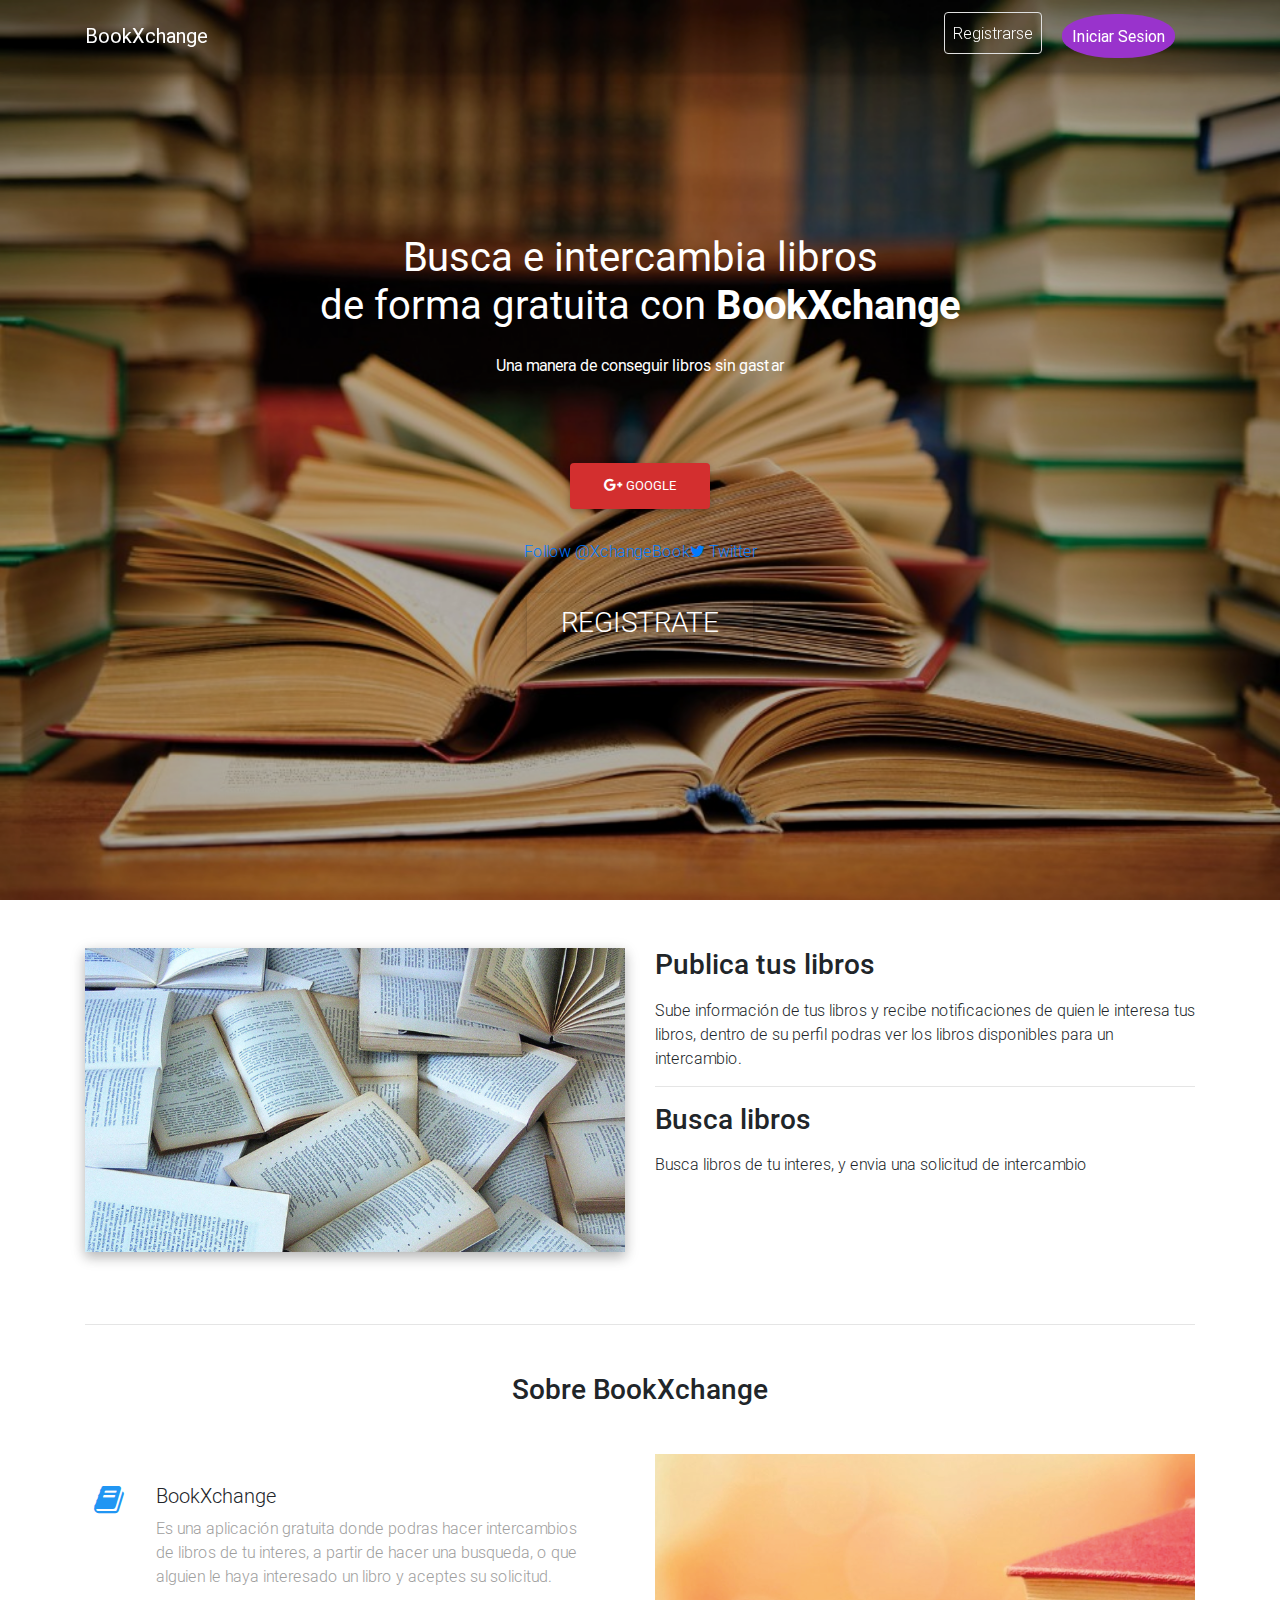
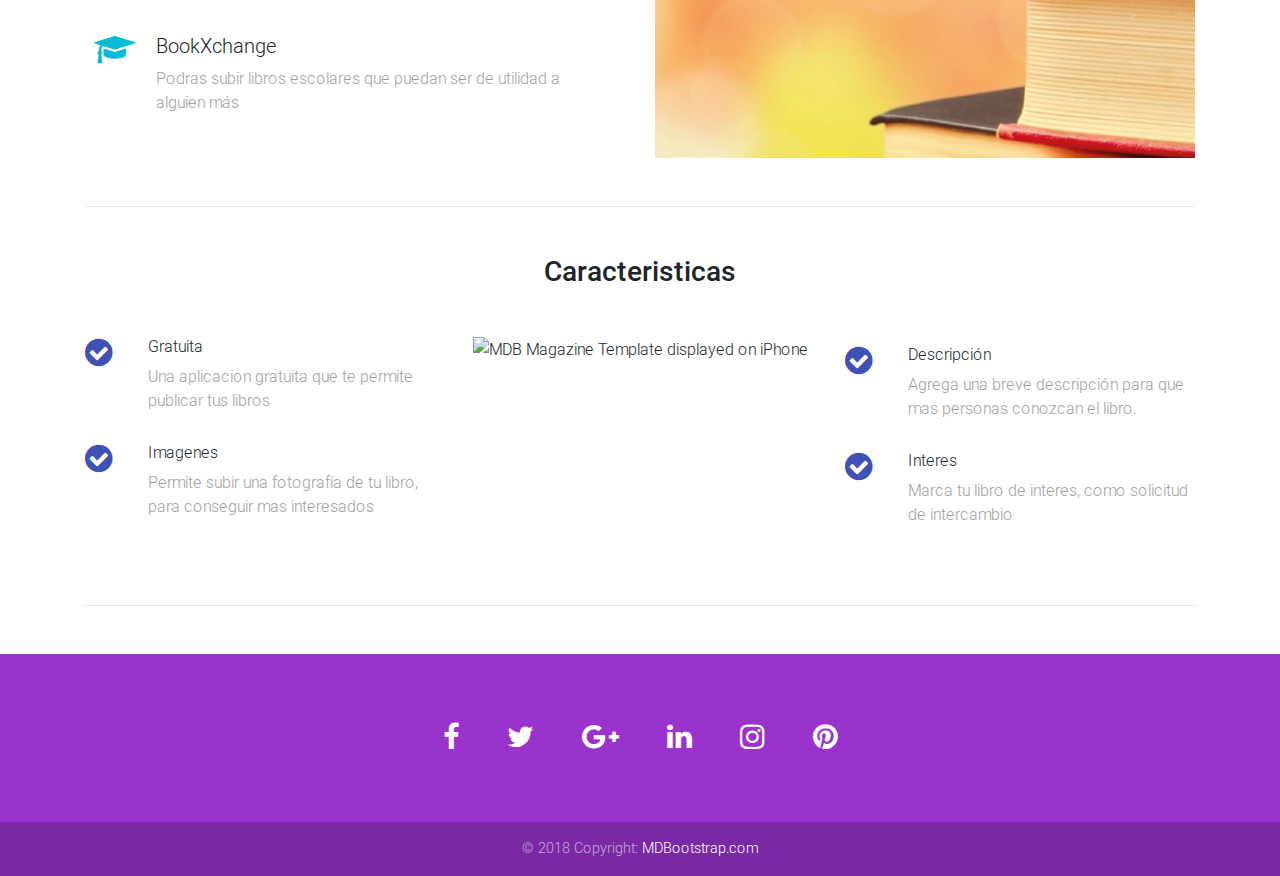
==== src/main/resources/static/index.html @ 96c91ca2 "Ventanas faltantes y modificaciones" ====
<!DOCTYPE html>
<html lang="en">

<head>
  <meta charset="utf-8">
  <meta name="viewport" content="width=device-width, initial-scale=1, shrink-to-fit=no">
  <meta http-equiv="x-ua-compatible" content="ie=edge">
  <title>BookXchange</title>
  <!-- Font Awesome -->
  <link rel="stylesheet" href="https://maxcdn.bootstrapcdn.com/font-awesome/4.7.0/css/font-awesome.min.css">
  <!-- Bootstrap core CSS -->
  <link href="css/bootstrap.min.css" rel="stylesheet">
  <!-- Material Design Bootstrap -->
  <link href="css/mdb.min.css" rel="stylesheet">
  <!-- Your custom styles (optional) -->
  <link href="css/style.min.css" rel="stylesheet">
  <style type="text/css">
    @media (min-width: 800px) and (max-width: 850px) {
      .navbar:not(.top-nav-collapse) {
        background: #1C2331 !important;
      }
    }

    .button-1 {
      background-color: #9933CC;
      border: 1px;
      color: white;
      height: 40;
      padding: 10px;
      text-align: center;
      text-decoration: none;
      display: inline-block;
      font-size: 16px;
      margin: 2px 20px;
      cursor: pointer;
      border-radius: 47%;
    }

    .page-footer {
      background-color: #9933CC;
    }
  </style>
</head>

<body>
  <!--Script de Twitter-->
  <script>
    window.twttr = (function(d, s, id) {
      var js, fjs = d.getElementsByTagName(s)[0],
        t = window.twttr || {};
      if (d.getElementById(id)) return t;
      js = d.createElement(s);
      js.id = id;
      js.src = "https://platform.twitter.com/widgets.js";
      fjs.parentNode.insertBefore(js, fjs);

      t._e = [];
      t.ready = function(f) {
        t._e.push(f);
      };

      return t;
    }(document, "script", "twitter-wjs"));
  </script>

  <!-- Facebook like js -->
  <div id="fb-root"></div>
  <script>
    (function(d, s, id) {
      var js, fjs = d.getElementsByTagName(s)[0];
      if (d.getElementById(id)) return;
      js = d.createElement(s);
      js.id = id;
      js.src = "https://connect.facebook.net/en_US/sdk.js#xfbml=1&version=v3.0";
      fjs.parentNode.insertBefore(js, fjs);
    }(document, 'script', 'facebook-jssdk'));
  </script>

  <!-- Navbar -->
  <nav class="navbar fixed-top navbar-expand-lg navbar-dark scrolling-navbar">
    <div class="container">
      <!-- Brand -->
      <a class="navbar-brand" href="#">
        <strong>BookXchange</strong>
      </a>
      <!-- Collapse -->
      <button class="navbar-toggler" type="button" data-toggle="collapse" data-target="#navbarSupportedContent" aria-controls="navbarSupportedContent" aria-expanded="false" aria-label="Toggle navigation">
        <span class="navbar-toggler-icon"></span>
      </button>
      <!-- Links -->
      <div class="collapse navbar-collapse" id="navbarSupportedContent">
        <!-- Left -->
        <ul class="navbar-nav mr-auto">
        </ul>
        <!-- Right -->
        <ul class="navbar-nav nav-flex-icons">
          <li class="nav-item">
            <a href="Registro.html" class="nav-link border border-light rounded">
              Registrarse
            </a>
          </li>
          <li>
            <button class="button button-1" type="submit">Iniciar Sesion</button>
          </li>
        </ul>
      </div>
    </div>
  </nav>
  <!-- Navbar -->

  <!-- Full Page Intro -->
  <div class="view">
    <img class="w3-image" src="img/libros.jpg" alt="libros" width="100%" height="100%">
    <!-- Mask & flexbox options-->
    <div class="mask rgba-black-light d-flex justify-content-center align-items-center">
      <!-- Content -->
      <div class="text-center white-text mx-5 wow fadeIn">
        <h1 class="mb-4">
          <strong>Busca e intercambia libros <br> de forma gratuita con <b>BookXchange</b></strong>
        </h1>
        <p>
          <strong>Una manera de conseguir libros sin gastar</strong>
        </p>
        <ul class="navbar-nav nav-flex-icons">
          <li class="nav-item">
            <a class="fb-like" data-href="https://www.facebook.com/book.xchange.908" data-layout="button_count" data-action="like" data-size="large" data-show-faces="true" data-share="true"></a>
            <iframe src="https://www.facebook.com/plugins/like.php?href=https%3A%2F%2Ffacebook.com%2Fbook.xchange.908%2F&width=200&layout=button_count&action=like&size=large&show_faces=true&share=true&height=40&appId" width="200" height="40" style="vertical-align: bottom;"
              scrolling="no" frameborder="0" allowTransparency="true" allow="encrypted-media"></iframe>
          </li>
          <span class="navbar-toggler-icon"></span>
          <li class="nav-item">
            <a href="https://www.google.com/" class="btn btn-red rounded" target="_blank">
              <i class="fa fa-google-plus"></i>   Google
            </a>
          </li>
          <span class="navbar-toggler-icon"></span>
          <li class="nav-item">
            <a class="twitter-follow-button" href="https://twitter.com/XchangeBook" data-show-screen-name="false" data-size="large" style="vertical-align: bottom;">Follow @XchangeBook<i class="fa fa-twitter"></i> Twitter</a>
          </li>
          <span class="navbar-toggler-icon"></span>
          <li class="nav-item" class="">
            <a href="Registro.html" class="btn btn-none rounded">
              <h3>Registrate</h3>
            </a>
          </li>
        </ul>
      </div>
      <!-- Content -->
    </div>
    <!-- Mask & flexbox options-->
  </div>
  <!-- Full Page Intro -->
  <!--Main layout-->
  <main>
    <div class="container">
      <!--Section: Main info-->
      <section class="mt-5 wow fadeIn">
        <!--Grid row-->
        <div class="row">
          <!--Grid column-->
          <div class="col-md-6 mb-4">
            <img src="img/libros2.jpg" class="img-fluid z-depth-1-half" alt="Libros2">
          </div>
          <!--Grid column-->
          <!--Grid column-->
          <div class="col-md-6 mb-4">
            <!-- Main heading -->
            <h4 class="h3 mb-3">Publica tus libros</h4>
            <p>Sube información de tus libros y recibe notificaciones de quien le interesa tus libros, dentro de su perfil podras ver los libros disponibles para un intercambio. </p>
            <!-- Main heading -->
            <hr>
            <h4 class="h3 mb-3">Busca libros</h4>
            <p>Busca libros de tu interes, y envia una solicitud de intercambio </p>
          </div>
          <!--Grid column-->
        </div>
        <!--Grid row-->
      </section>
      <!--Section: Main info-->
      <hr class="my-5">
      <!--Section: Main features & Quick Start-->
      <section>
        <h3 class="h3 text-center mb-5">Sobre BookXchange</h3>
        <!--Grid row-->
        <div class="row wow fadeIn">
          <!--Grid column-->
          <div class="col-lg-6 col-md-12 px-4">
            <div style="height:30px"></div>
            <!--first row-->
            <div class="row">
              <div class="col-1 mr-3">
                <i class="fa fa-book fa-2x blue-text"></i>
              </div>
              <div class="col-10">
                <h5 class="feature-title">BookXchange</h5>
                <p class="grey-text">
                  Es una aplicación gratuita donde podras hacer intercambios de libros de tu interes, a partir de hacer una busqueda, o que alguien le haya interesado un libro y aceptes su solicitud.
                </p>
              </div>
            </div>
            <!--/first row-->

            <div style="height:30px"></div>
            <!--Second row-->
            <div class="row">
              <div class="col-1 mr-3">
                <i class="fa fa-graduation-cap fa-2x cyan-text"></i>
              </div>
              <div class="col-10">
                <h5 class="feature-title">BookXchange</h5>
                <p class="grey-text">Podras subir libros escolares que puedan ser de utilidad a alguien más</p>
              </div>
            </div>
            <!--/Second row-->
          </div>
          <!--/Grid column-->

          <!--Grid column-->
          <div class="col-lg-6 col-md-12">
            <div class="embed-responsive embed-responsive-16by9">
              <iframe class="embed-responsive-item" src="img/libros3.png" allowfullscreen scrolling="no">
                  <img src="img/libros2.jpg" class="img-fluid z-depth-1-half" alt="Libros2" width="50%" height="50%">
              </iframe>
            </div>
          </div>
          <!--/Grid column-->

        </div>
        <!--/Grid row-->

      </section>
      <!--Section: Main features & Quick Start-->

      <hr class="my-5">

      <!--Section: Not enough-->
      <section>

        <h2 class="my-5 h3 text-center">Caracteristicas</h2>

        <!--First row-->
        <div class="row features-small mb-5 mt-3 wow fadeIn">

          <!--First column-->
          <div class="col-md-4">
            <!--First row-->
            <div class="row">
              <div class="col-2">
                <i class="fa fa-check-circle fa-2x indigo-text"></i>
              </div>
              <div class="col-10">
                <h6 class="feature-title">Gratuita</h6>
                <p class="grey-text">Una aplicacion gratuita que te permite publicar tus libros
                </p>
                <div style="height:15px"></div>
              </div>
            </div>
            <!--/First row-->

            <!--Second row-->
            <div class="row">
              <div class="col-2">
                <i class="fa fa-check-circle fa-2x indigo-text"></i>
              </div>
              <div class="col-10">
                <h6 class="feature-title">Imagenes</h6>
                <p class="grey-text">Permite subir una fotografía de tu libro, para conseguir mas interesados
                </p>
                <div style="height:15px"></div>
              </div>
            </div>
            <!--/Second row-->
          </div>
          <!--/First column-->

          <!--Second column-->
          <div class="col-md-4 flex-center">
            <img src="https://mdbootstrap.com/img/Others/screens.png" alt="MDB Magazine Template displayed on iPhone" class="z-depth-0 img-fluid">
          </div>
          <!--/Second column-->

          <!--Third column-->
          <div class="col-md-4 mt-2">
            <!--First row-->
            <div class="row">
              <div class="col-2">
                <i class="fa fa-check-circle fa-2x indigo-text"></i>
              </div>
              <div class="col-10">
                <h6 class="feature-title">Descripción</h6>
                <p class="grey-text"> Agrega una breve descripción para que mas personas conozcan el libro.
                </p>
                <div style="height:15px"></div>
              </div>
            </div>
            <!--/First row-->

            <!--Second row-->
            <div class="row">
              <div class="col-2">
                <i class="fa fa-check-circle fa-2x indigo-text"></i>
              </div>
              <div class="col-10">
                <h6 class="feature-title">Interes</h6>
                <p class="grey-text">Marca tu libro de interes, como solicitud de intercambio</p>
                <div style="height:15px"></div>
              </div>
            </div>
            <!--/Second row-->
          </div>
          <!--/Third column-->
        </div>
        <!--/First row-->
      </section>
      <!--Section: Not enough-->
      <hr class="mb-5">
    </div>
  </main>
  <!--Main layout-->
  <!-- SCRIPTS -->
  <!-- JQuery -->
  <script type="text/javascript" src="js/jquery-3.3.1.min.js"></script>
  <!-- Bootstrap tooltips -->
  <script type="text/javascript" src="js/popper.min.js"></script>
  <!-- Bootstrap core JavaScript -->
  <script type="text/javascript" src="js/bootstrap.min.js"></script>
  <!-- MDB core JavaScript -->
  <script type="text/javascript" src="js/mdb.min.js"></script>
  <!-- Initializations -->
  <script type="text/javascript">
    // Animations initialization
    new WOW().init();
  </script>
</body>

<!-- Footer -->
<footer class="page-footer font-small purple-darken mt-4">
  <!-- Footer Elements -->
  <div class="container">
    <!-- Grid row-->
    <div class="row">
      <!-- Grid column -->
      <div class="col-md-12 py-5">
        <div class="mb-5 flex-center">
          <!-- Facebook -->
          <a class="fb-ic"><i class="fa fa-facebook fa-lg white-text mr-md-5 mr-3 fa-2x"></i></a>
          <!-- Twitter -->
          <a class="tw-ic"><i class="fa fa-twitter fa-lg white-text mr-md-5 mr-3 fa-2x"></i></a>
          <!-- Google +-->
          <a class="gplus-ic"><i class="fa fa-google-plus fa-lg white-text mr-md-5 mr-3 fa-2x"></i></a>
          <!--Linkedin -->
          <a class="li-ic"><i class="fa fa-linkedin fa-lg white-text mr-md-5 mr-3 fa-2x"></i></a>
          <!--Instagram-->
          <a class="ins-ic"><i class="fa fa-instagram fa-lg white-text mr-md-5 mr-3 fa-2x"></i></a>
          <!--Pinterest-->
          <a class="pin-ic"><i class="fa fa-pinterest fa-lg white-text fa-2x"></i></a>
        </div>
      </div>
      <!-- Grid column -->
    </div>
    <!-- Grid row-->
  </div>
  <!-- Footer Elements -->
  <!-- Copyright -->
  <div class="footer-copyright text-center py-3">© 2018 Copyright:
    <a href="https://mdbootstrap.com/bootstrap-tutorial/"> MDBootstrap.com</a>
  </div>
  <!-- Copyright -->

</footer>
<!-- Footer -->

</html>
---- src/main/resources/static/css/style.min.css ----
.view,body,html{height:100%}.navbar{background-color:rgba(0,0,0,.2)}.page-footer,.top-nav-collapse{background-color:#1C2331}@media only screen and (max-width:768px){.navbar{background-color:#1C2331}}
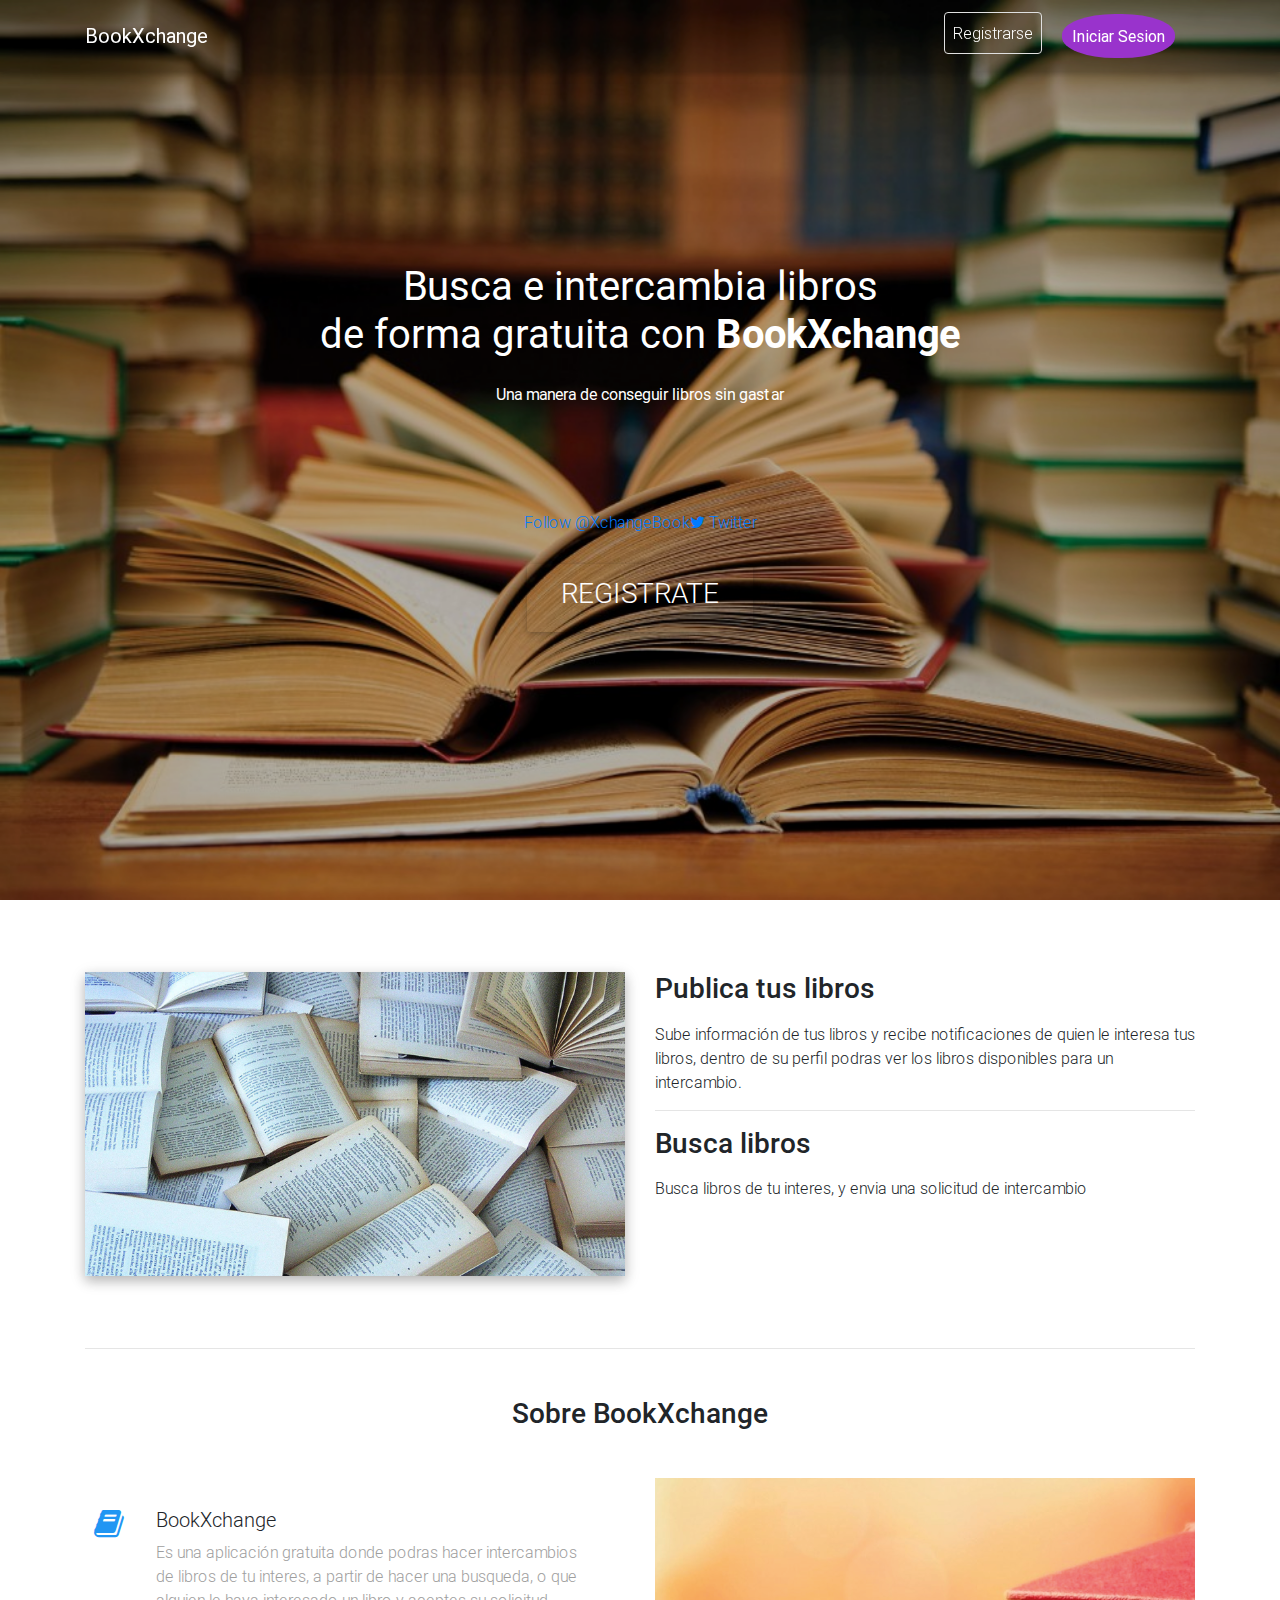
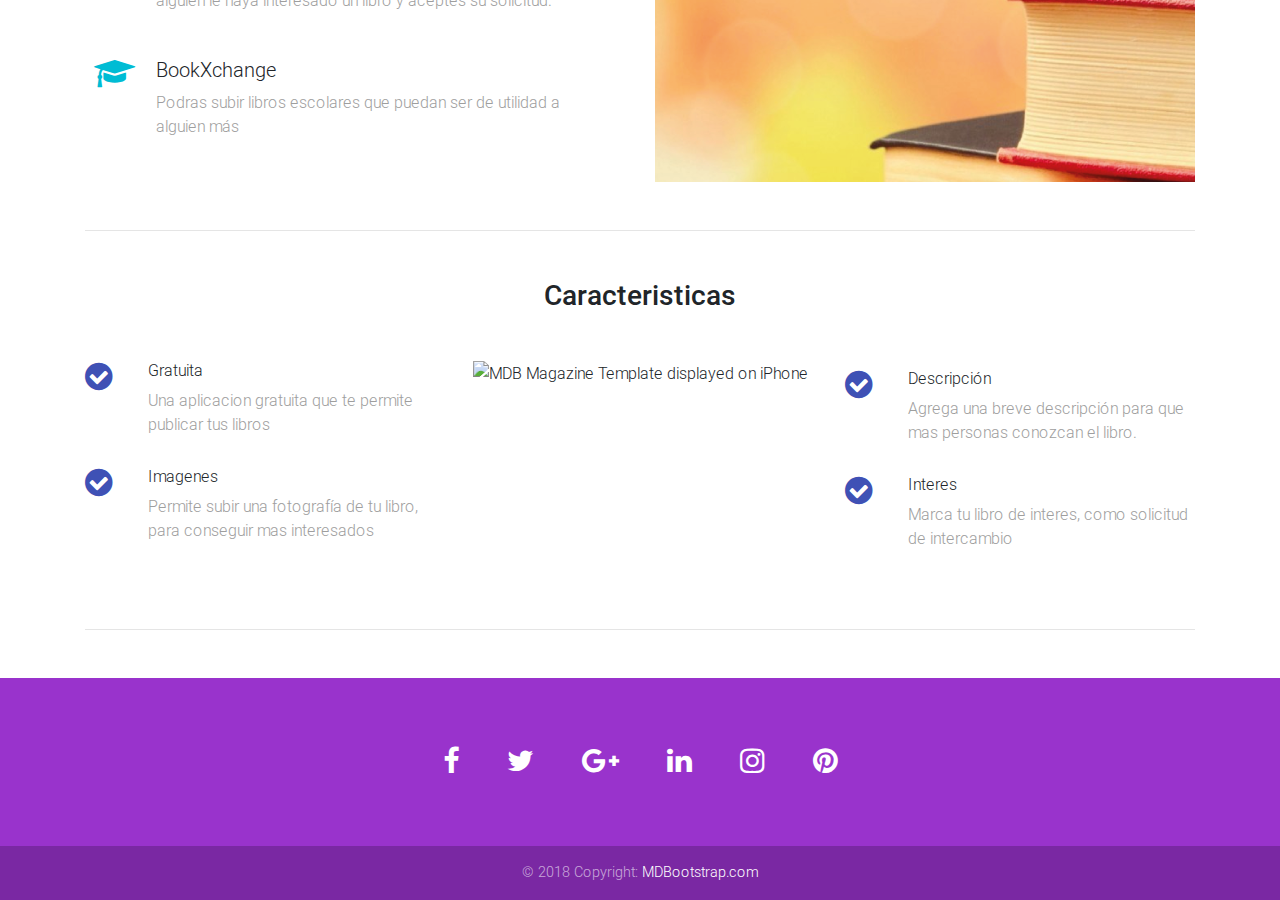
==== commit d1e45f2d: "Merge branch 'master' into Daniel" ====
--- a/src/main/resources/static/index.html
+++ b/src/main/resources/static/index.html
@@ -40,6 +40,16 @@
       background-color: #9933CC;
     }
   </style>
+
+<!--
+START LOGIN DANIEL GMAIL
+-->
+   <script src="https://apis.google.com/js/platform.js" async defer></script>
+   <meta name="google-signin-client_id" content="1069883673015-62kc46mpgc1djpd32fo6phncah7invh5.apps.googleusercontent.com">
+<!--
+END LOGIN DANIEL GMAIL
+-->
+  
 </head>
 
 <body>
@@ -129,10 +139,10 @@
           </li>
           <span class="navbar-toggler-icon"></span>
           <li class="nav-item">
-            <a href="https://www.google.com/" class="btn btn-red rounded" target="_blank">
-              <i class="fa fa-google-plus"></i>   Google
-            </a>
-          </li>
+
+           <i><div class="g-signin2" data-onsuccess="iniciarSesion" id="botonSesion"></div></i>
+
+            </li>
           <span class="navbar-toggler-icon"></span>
           <li class="nav-item">
             <a class="twitter-follow-button" href="https://twitter.com/XchangeBook" data-show-screen-name="false" data-size="large" style="vertical-align: bottom;">Follow @XchangeBook<i class="fa fa-twitter"></i> Twitter</a>
@@ -150,6 +160,53 @@
     <!-- Mask & flexbox options-->
   </div>
   <!-- Full Page Intro -->
+  
+  
+   
+<!--
+START LOGIN DANIEL GMAIL
+   <div class="g-signin2" data-onsuccess="iniciarSesion" id="botonSesion"></div>
+ -->
+      
+      <img id="foto"><br>
+      <p id="nombre"></p>
+      <div id="estado"></div>
+      
+   <script type="text/javascript">
+     function iniciarSesion(googleUser) {	   
+    	  var perfil = googleUser.getBasicProfile();
+	      var foto = perfil.getImageUrl();
+	      var nombre = perfil.getName();
+	      var email = perfil.getEmail();
+	      
+	      document.getElementById("foto").src = foto;
+	      document.getElementById("nombre").innerHTML = nombre;
+	      document.getElementById("botonSesion").style.visibility = "hidden";
+	      document.getElementById("estado").innerHTML 
+	      = 'Bienvenido '+nombre+'! <br> <a href=bookInicio.html/>Continuar con sesion de Google</a><br>'
+         
+         window.location.replace("/bookInicio.html");
+     }
+   </script>
+
+<!--   <button onclick="cerrarSesion()">Sign Out</button>
+  
+   
+   <script>
+      function cerrarSesion() {
+      		gapi.auth2.getAuthInstance().disconnect();
+      		
+      		location.reload();
+   		}
+   </script>
+ -->
+
+<!--
+END LOGIN DANIEL GMAIL
+-->
+ 
+  
+  
   <!--Main layout-->
   <main>
     <div class="container">
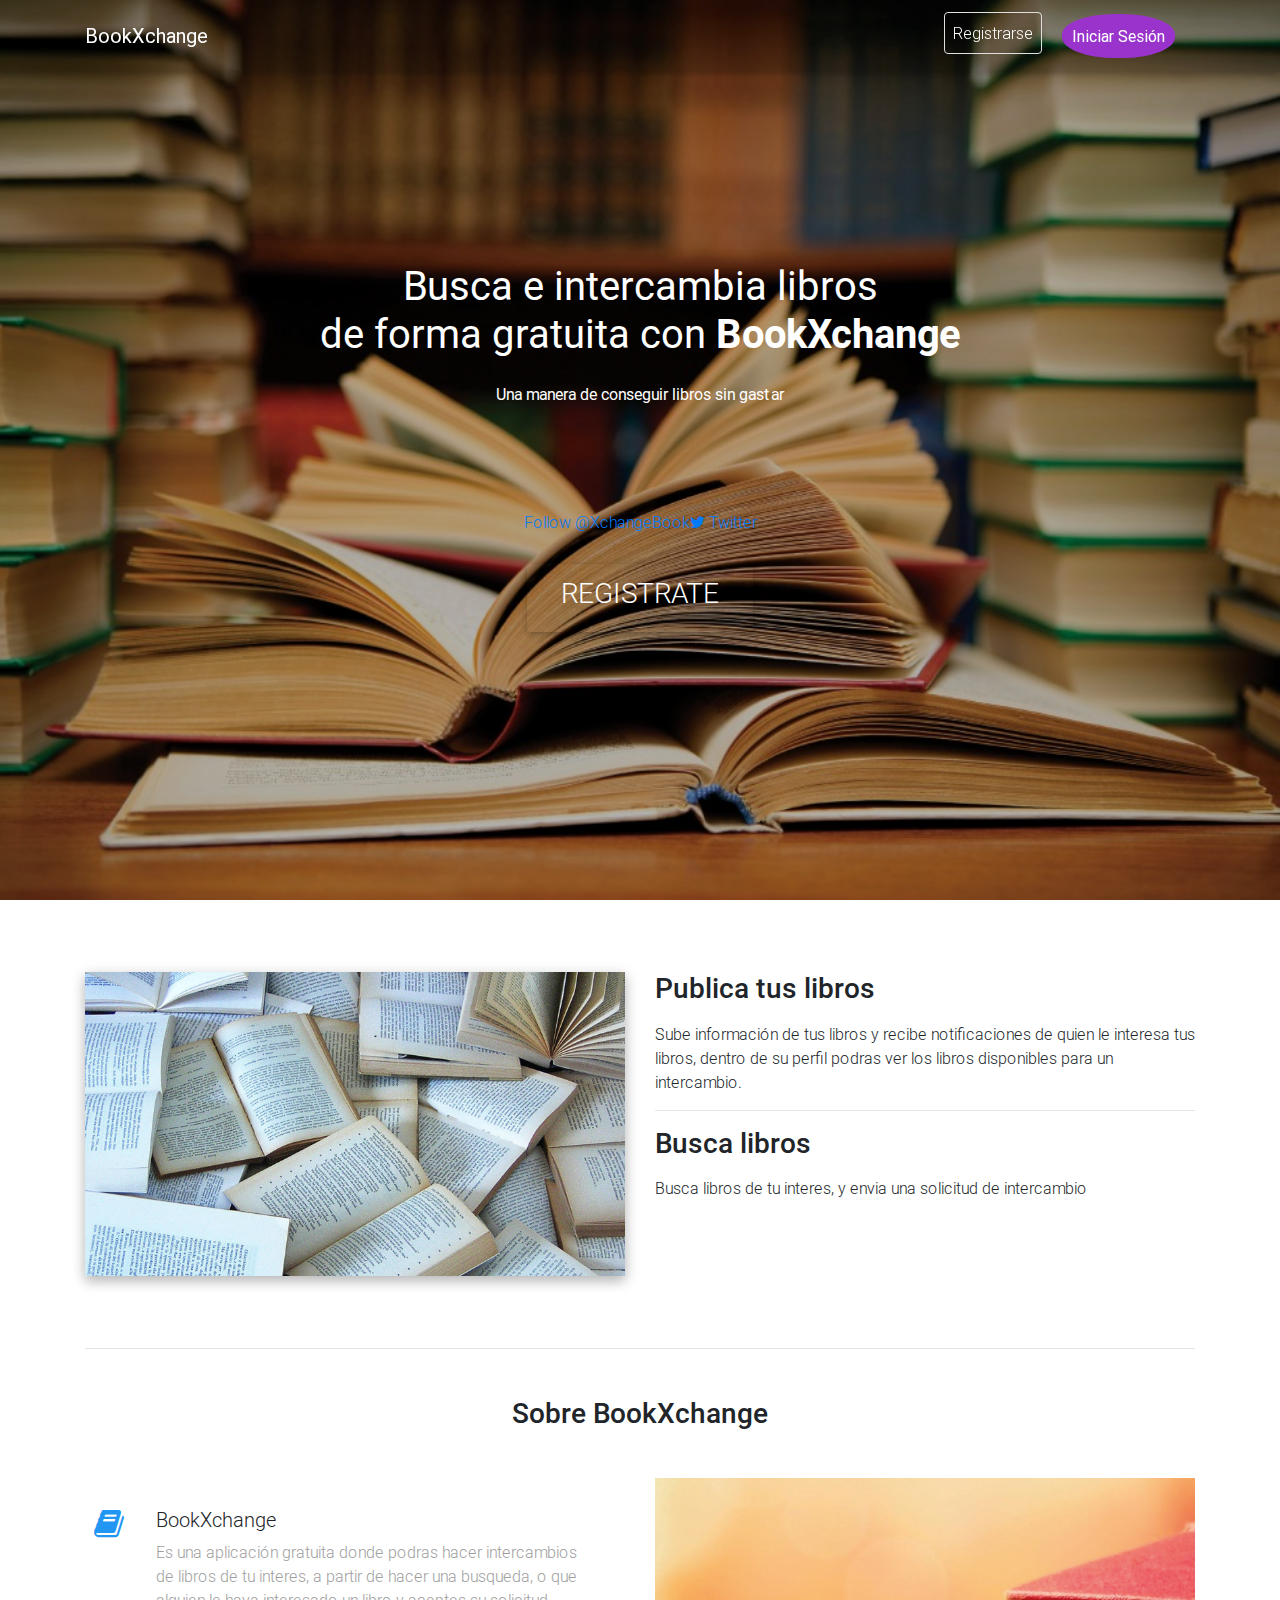
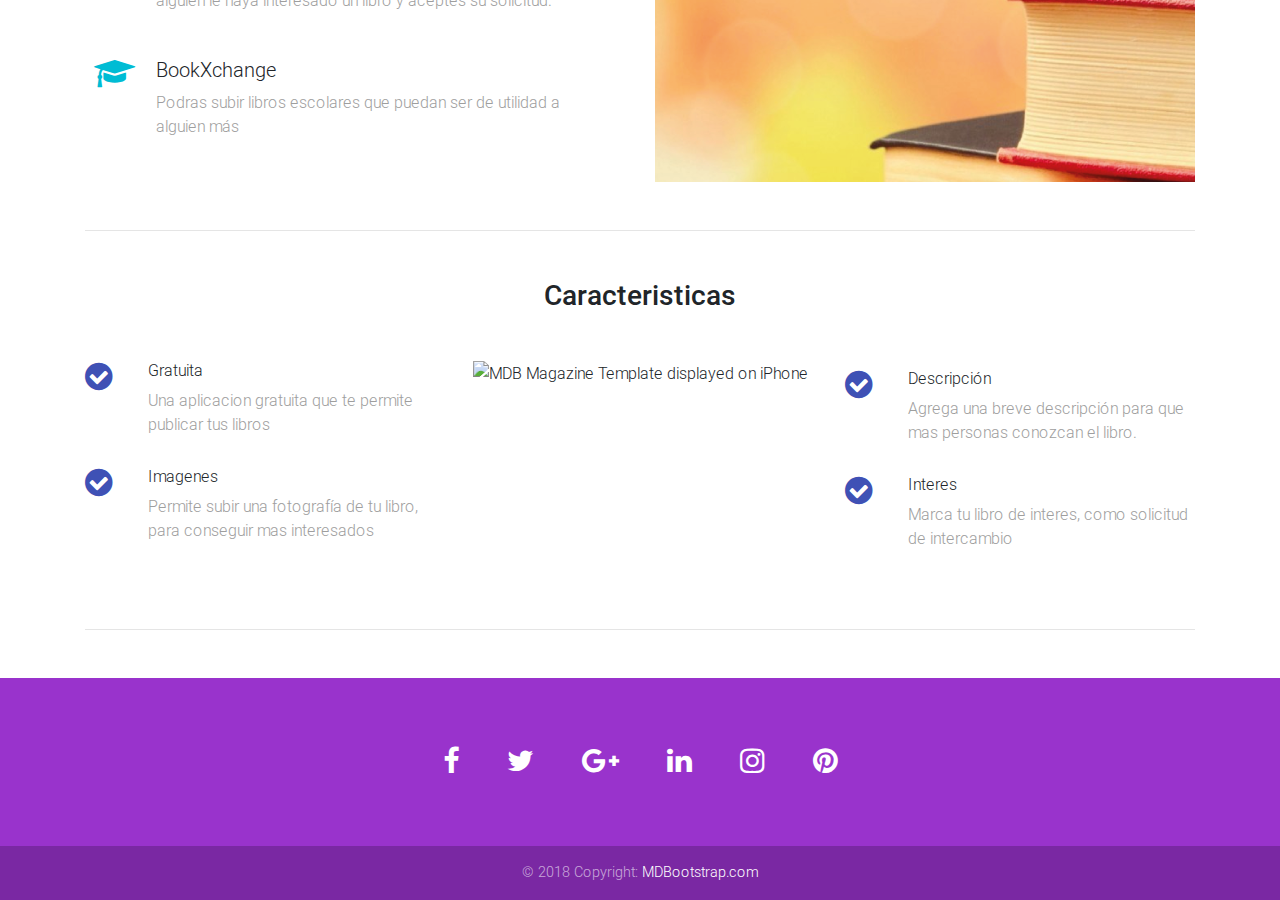
==== commit 14c8798c: "se agrego la vista iniciar sesion y ligas" ====
--- a/src/main/resources/static/index.html
+++ b/src/main/resources/static/index.html
@@ -49,7 +49,7 @@
 <!--
 END LOGIN DANIEL GMAIL
 -->
-  
+
 </head>
 
 <body>
@@ -110,7 +110,7 @@
             </a>
           </li>
           <li>
-            <button class="button button-1" type="submit">Iniciar Sesion</button>
+            <button type="button" onclick=" location.href='iniciarSesion.html' " class="button button-1" type="submit">Iniciar Sesión</button>
           </li>
         </ul>
       </div>
@@ -160,42 +160,42 @@
     <!-- Mask & flexbox options-->
   </div>
   <!-- Full Page Intro -->
-  
-  
-   
+
+
+
 <!--
 START LOGIN DANIEL GMAIL
    <div class="g-signin2" data-onsuccess="iniciarSesion" id="botonSesion"></div>
  -->
-      
+
       <img id="foto"><br>
       <p id="nombre"></p>
       <div id="estado"></div>
-      
+
    <script type="text/javascript">
-     function iniciarSesion(googleUser) {	   
+     function iniciarSesion(googleUser) {
     	  var perfil = googleUser.getBasicProfile();
 	      var foto = perfil.getImageUrl();
 	      var nombre = perfil.getName();
 	      var email = perfil.getEmail();
-	      
+
 	      document.getElementById("foto").src = foto;
 	      document.getElementById("nombre").innerHTML = nombre;
 	      document.getElementById("botonSesion").style.visibility = "hidden";
-	      document.getElementById("estado").innerHTML 
+	      document.getElementById("estado").innerHTML
 	      = 'Bienvenido '+nombre+'! <br> <a href=bookInicio.html/>Continuar con sesion de Google</a><br>'
-         
+
          window.location.replace("/bookInicio.html");
      }
    </script>
 
 <!--   <button onclick="cerrarSesion()">Sign Out</button>
-  
-   
+
+
    <script>
       function cerrarSesion() {
       		gapi.auth2.getAuthInstance().disconnect();
-      		
+
       		location.reload();
    		}
    </script>
@@ -204,9 +204,9 @@
 <!--
 END LOGIN DANIEL GMAIL
 -->
- 
-  
-  
+
+
+
   <!--Main layout-->
   <main>
     <div class="container">
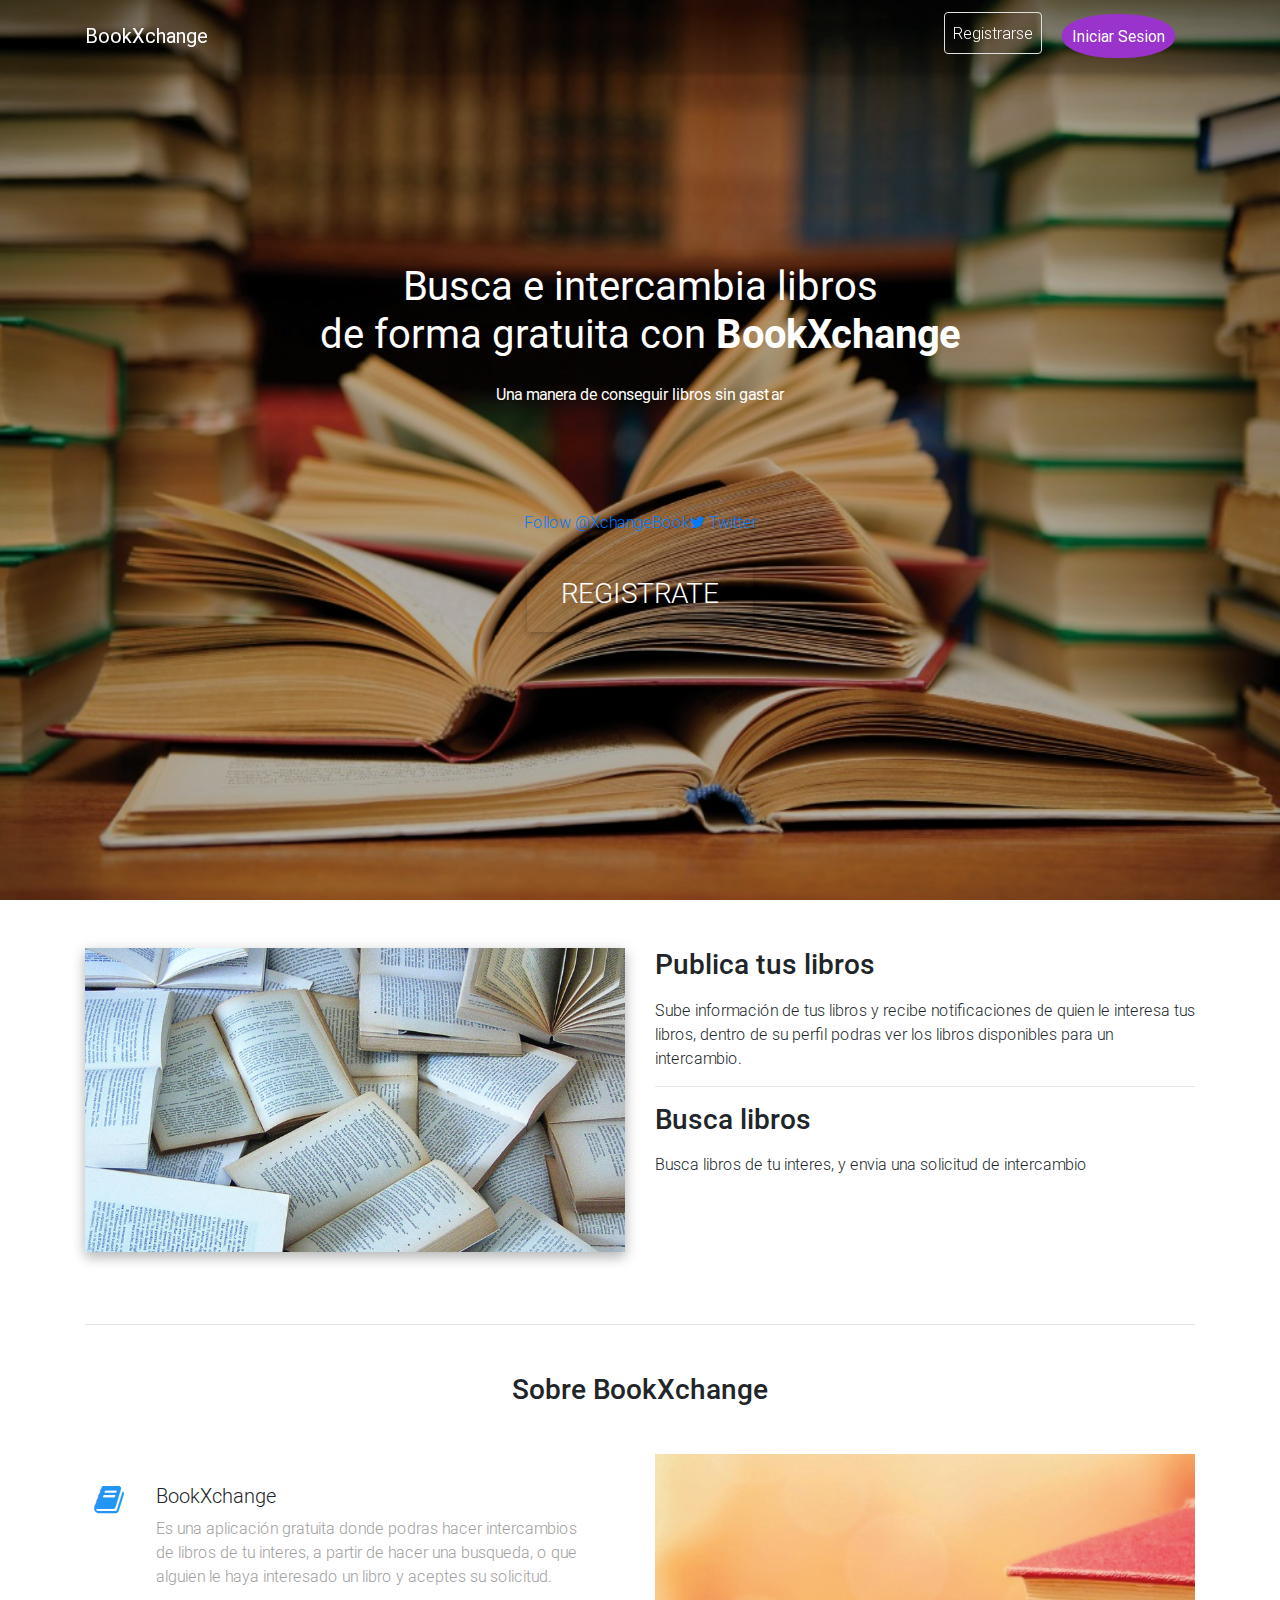
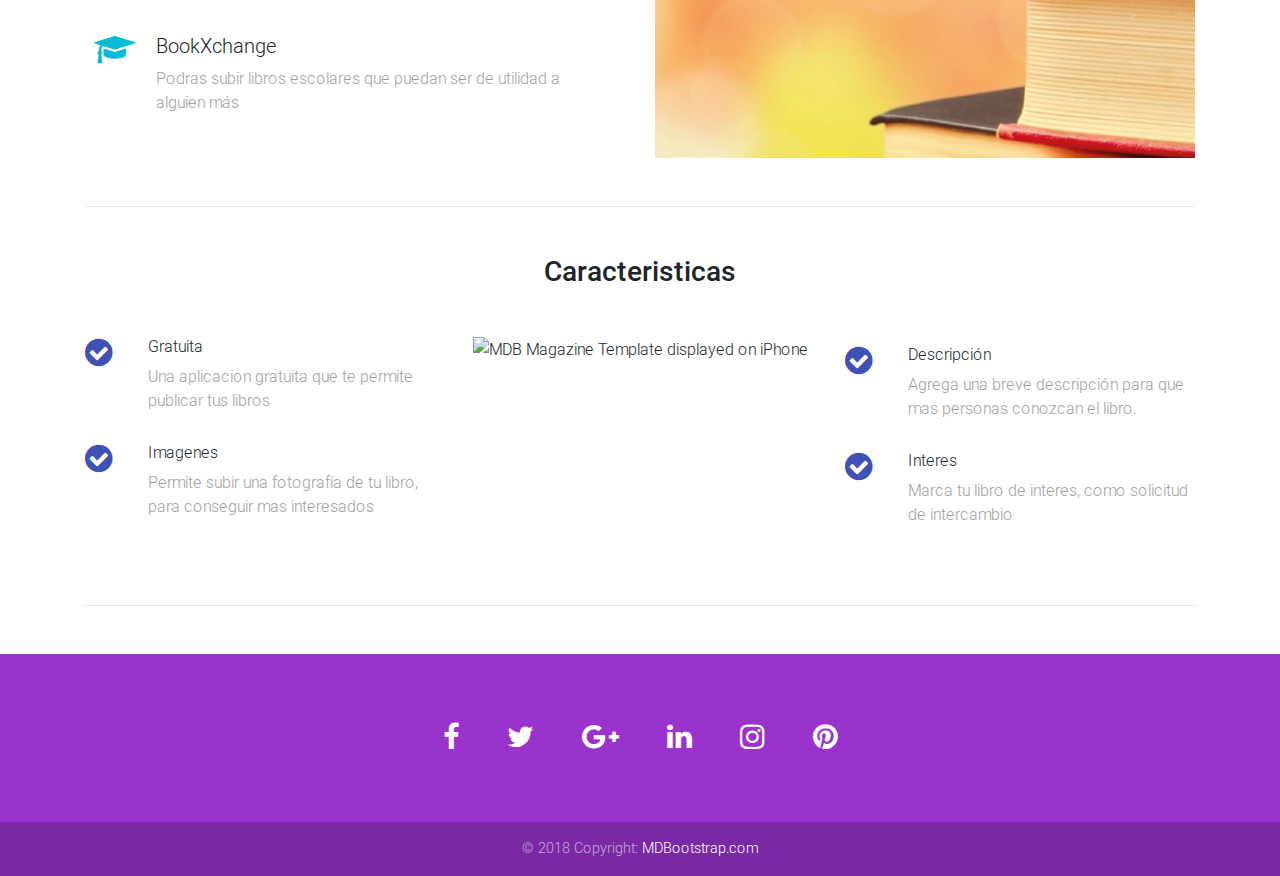
==== commit 846876a3: "add gmail login and profile view" ====
--- a/src/main/resources/static/index.html
+++ b/src/main/resources/static/index.html
@@ -44,12 +44,14 @@
 <!--
 START LOGIN DANIEL GMAIL
 -->
-   <script src="https://apis.google.com/js/platform.js" async defer></script>
+     <script src="https://apis.google.com/js/platform.js?onload=onLoad" async defer></script>
+   
    <meta name="google-signin-client_id" content="1069883673015-62kc46mpgc1djpd32fo6phncah7invh5.apps.googleusercontent.com">
 <!--
 END LOGIN DANIEL GMAIL
 -->
-
+   <script src="GmailLoginFunctions.js" type="text/javascript"></script>
+   
 </head>
 
 <body>
@@ -110,7 +112,7 @@
             </a>
           </li>
           <li>
-            <button type="button" onclick=" location.href='iniciarSesion.html' " class="button button-1" type="submit">Iniciar Sesión</button>
+            <button class="button button-1" type="submit">Iniciar Sesion</button>
           </li>
         </ul>
       </div>
@@ -160,53 +162,8 @@
     <!-- Mask & flexbox options-->
   </div>
   <!-- Full Page Intro -->
-
-
-
-<!--
-START LOGIN DANIEL GMAIL
-   <div class="g-signin2" data-onsuccess="iniciarSesion" id="botonSesion"></div>
- -->
-
-      <img id="foto"><br>
-      <p id="nombre"></p>
-      <div id="estado"></div>
-
-   <script type="text/javascript">
-     function iniciarSesion(googleUser) {
-    	  var perfil = googleUser.getBasicProfile();
-	      var foto = perfil.getImageUrl();
-	      var nombre = perfil.getName();
-	      var email = perfil.getEmail();
-
-	      document.getElementById("foto").src = foto;
-	      document.getElementById("nombre").innerHTML = nombre;
-	      document.getElementById("botonSesion").style.visibility = "hidden";
-	      document.getElementById("estado").innerHTML
-	      = 'Bienvenido '+nombre+'! <br> <a href=bookInicio.html/>Continuar con sesion de Google</a><br>'
-
-         window.location.replace("/bookInicio.html");
-     }
-   </script>
-
-<!--   <button onclick="cerrarSesion()">Sign Out</button>
-
-
-   <script>
-      function cerrarSesion() {
-      		gapi.auth2.getAuthInstance().disconnect();
-
-      		location.reload();
-   		}
-   </script>
- -->
-
-<!--
-END LOGIN DANIEL GMAIL
--->
-
-
-
+  
+   
   <!--Main layout-->
   <main>
     <div class="container">
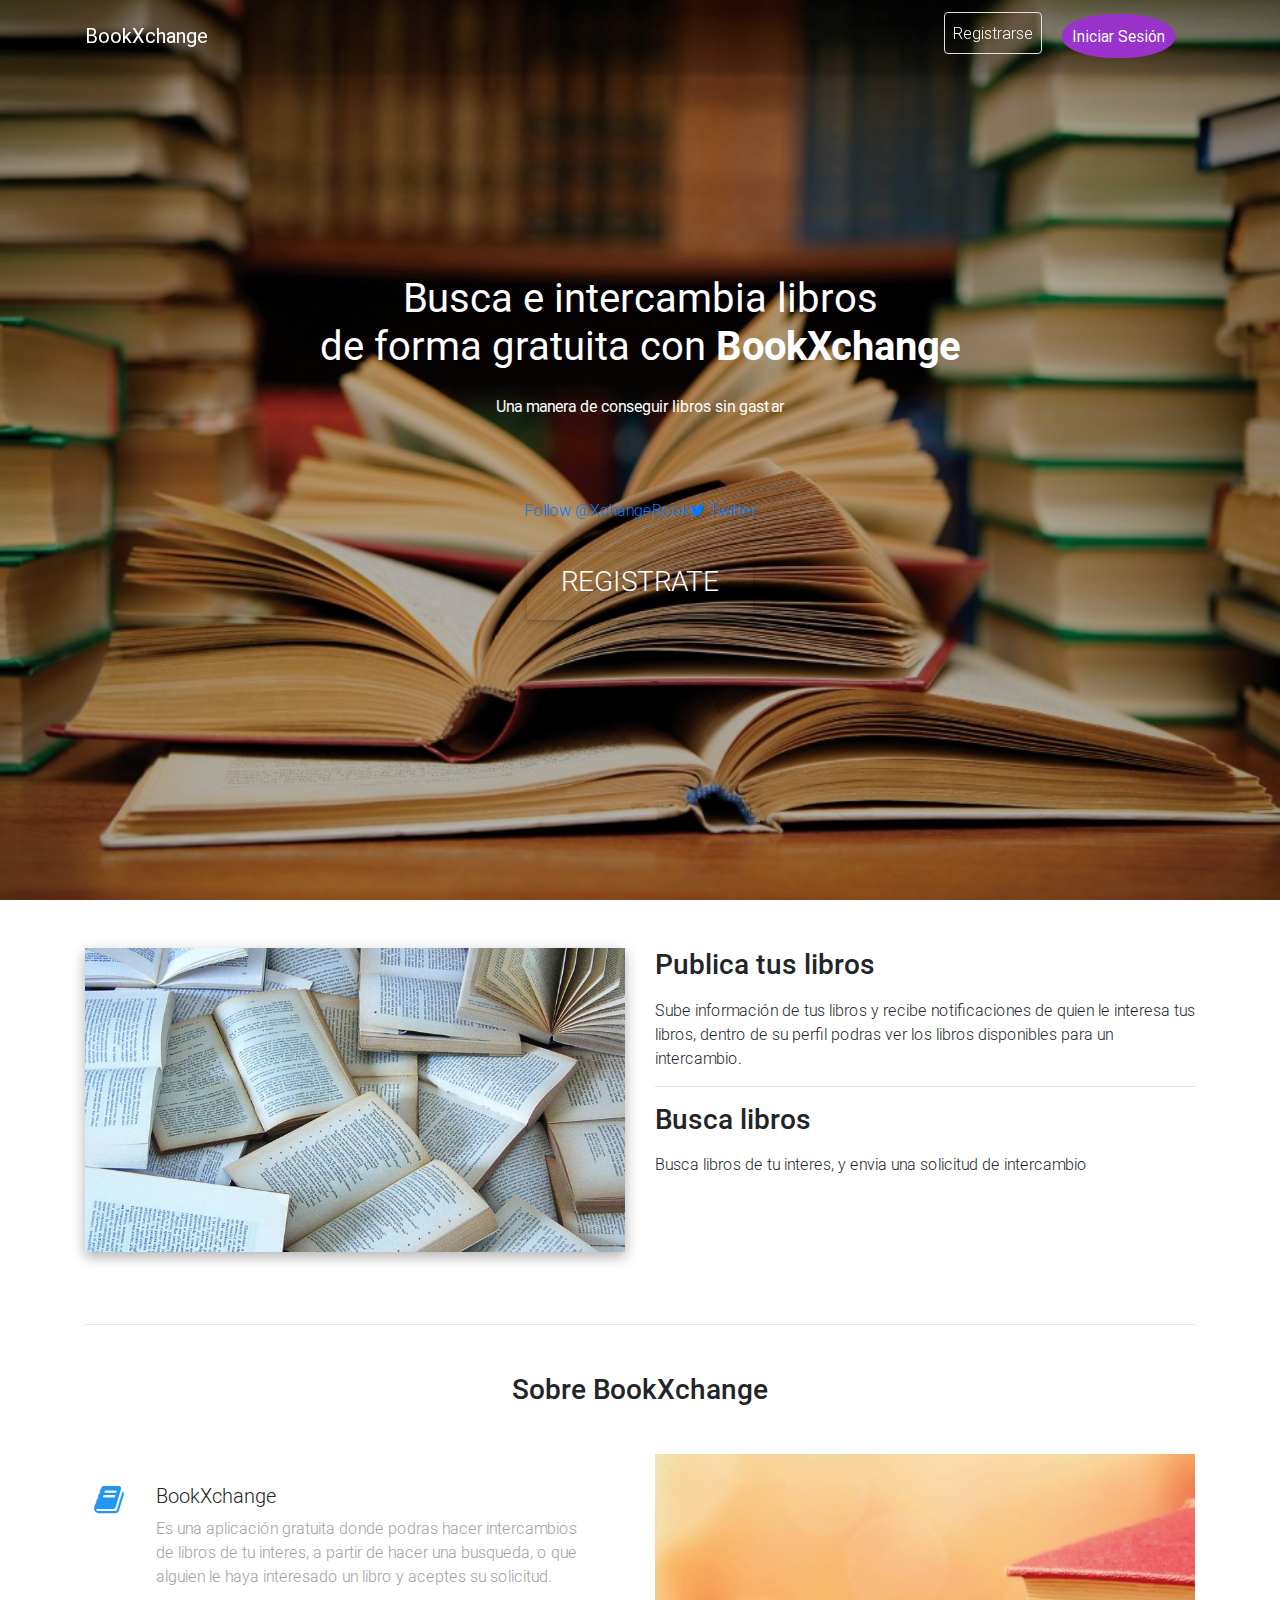
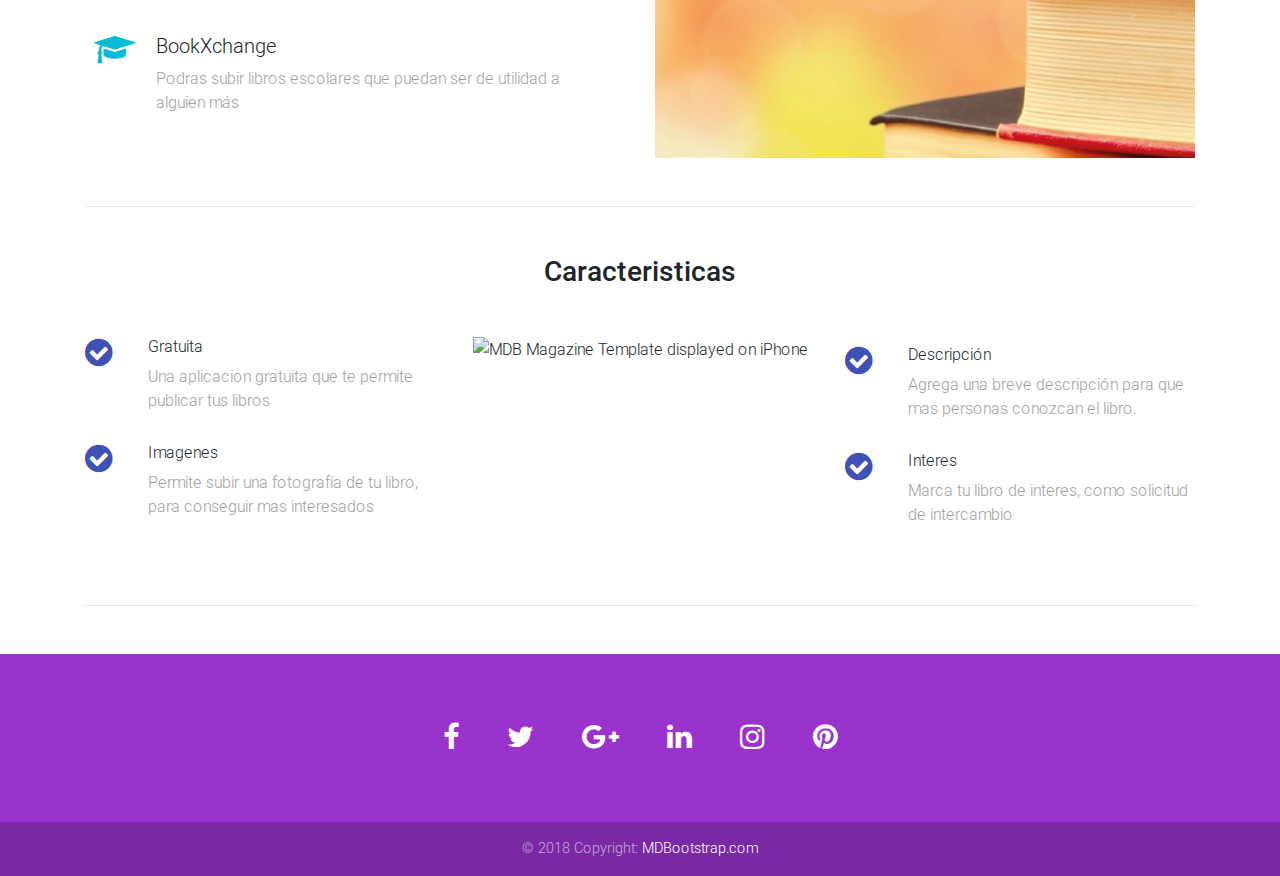
==== commit f4393bb7: "Add gmail login button in login view, and profile modification." ====
--- a/src/main/resources/static/index.html
+++ b/src/main/resources/static/index.html
@@ -1,385 +1,402 @@
 <!DOCTYPE html>
 <html lang="en">
-
 <head>
-  <meta charset="utf-8">
-  <meta name="viewport" content="width=device-width, initial-scale=1, shrink-to-fit=no">
-  <meta http-equiv="x-ua-compatible" content="ie=edge">
-  <title>BookXchange</title>
-  <!-- Font Awesome -->
-  <link rel="stylesheet" href="https://maxcdn.bootstrapcdn.com/font-awesome/4.7.0/css/font-awesome.min.css">
-  <!-- Bootstrap core CSS -->
-  <link href="css/bootstrap.min.css" rel="stylesheet">
-  <!-- Material Design Bootstrap -->
-  <link href="css/mdb.min.css" rel="stylesheet">
-  <!-- Your custom styles (optional) -->
-  <link href="css/style.min.css" rel="stylesheet">
-  <style type="text/css">
-    @media (min-width: 800px) and (max-width: 850px) {
-      .navbar:not(.top-nav-collapse) {
-        background: #1C2331 !important;
-      }
-    }
-
-    .button-1 {
-      background-color: #9933CC;
-      border: 1px;
-      color: white;
-      height: 40;
-      padding: 10px;
-      text-align: center;
-      text-decoration: none;
-      display: inline-block;
-      font-size: 16px;
-      margin: 2px 20px;
-      cursor: pointer;
-      border-radius: 47%;
-    }
-
-    .page-footer {
-      background-color: #9933CC;
-    }
-  </style>
-
-<!--
-START LOGIN DANIEL GMAIL
--->
-     <script src="https://apis.google.com/js/platform.js?onload=onLoad" async defer></script>
-   
-   <meta name="google-signin-client_id" content="1069883673015-62kc46mpgc1djpd32fo6phncah7invh5.apps.googleusercontent.com">
-<!--
-END LOGIN DANIEL GMAIL
--->
-   <script src="GmailLoginFunctions.js" type="text/javascript"></script>
-   
+<meta charset="utf-8">
+<meta name="viewport" content="width=device-width, initial-scale=1, shrink-to-fit=no">
+<meta http-equiv="x-ua-compatible" content="ie=edge">
+<!-- Font Awesome -->
+<link rel="stylesheet" href="https://maxcdn.bootstrapcdn.com/font-awesome/4.7.0/css/font-awesome.min.css">
+<!-- Bootstrap core CSS -->
+<link href="css/bootstrap.min.css" rel="stylesheet">
+<!-- Material Design Bootstrap -->
+<link href="css/mdb.min.css" rel="stylesheet">
+<!-- Your custom styles (optional) -->
+<link href="css/style.min.css" rel="stylesheet">
+
+<style type="text/css">
+@media ( min-width : 800px) and (max-width: 850px) {
+	.navbar:not (.top-nav-collapse ) {
+		background: #1C2331 !important;
+	}
+}
+.button-1 {
+	background-color: #9933CC;
+	border: 1px;
+	color: white;
+	height: 40;
+	padding: 10px;
+	text-align: center;
+	text-decoration: none;
+	display: inline-block;
+	font-size: 16px;
+	margin: 2px 20px;
+	cursor: pointer;
+	border-radius: 47%;
+}
+.page-footer {
+	background-color: #9933CC;
+}
+</style>
+
+<!--Gmail Login-->
+<script src="https://apis.google.com/js/platform.js?onload=onLoad" async defer></script>
+<meta name="google-signin-client_id" content="1069883673015-62kc46mpgc1djpd32fo6phncah7invh5.apps.googleusercontent.com">
+<script src="GmailLoginFunctions.js" type="text/javascript"></script>
+<!--Gmail login-->
+
+<title>Home</title>
+
 </head>
-
 <body>
-  <!--Script de Twitter-->
-  <script>
-    window.twttr = (function(d, s, id) {
-      var js, fjs = d.getElementsByTagName(s)[0],
-        t = window.twttr || {};
-      if (d.getElementById(id)) return t;
-      js = d.createElement(s);
-      js.id = id;
-      js.src = "https://platform.twitter.com/widgets.js";
-      fjs.parentNode.insertBefore(js, fjs);
-
-      t._e = [];
-      t.ready = function(f) {
-        t._e.push(f);
-      };
-
-      return t;
-    }(document, "script", "twitter-wjs"));
-  </script>
-
-  <!-- Facebook like js -->
-  <div id="fb-root"></div>
-  <script>
-    (function(d, s, id) {
-      var js, fjs = d.getElementsByTagName(s)[0];
-      if (d.getElementById(id)) return;
-      js = d.createElement(s);
-      js.id = id;
-      js.src = "https://connect.facebook.net/en_US/sdk.js#xfbml=1&version=v3.0";
-      fjs.parentNode.insertBefore(js, fjs);
-    }(document, 'script', 'facebook-jssdk'));
-  </script>
-
-  <!-- Navbar -->
-  <nav class="navbar fixed-top navbar-expand-lg navbar-dark scrolling-navbar">
-    <div class="container">
-      <!-- Brand -->
-      <a class="navbar-brand" href="#">
-        <strong>BookXchange</strong>
-      </a>
-      <!-- Collapse -->
-      <button class="navbar-toggler" type="button" data-toggle="collapse" data-target="#navbarSupportedContent" aria-controls="navbarSupportedContent" aria-expanded="false" aria-label="Toggle navigation">
-        <span class="navbar-toggler-icon"></span>
-      </button>
-      <!-- Links -->
-      <div class="collapse navbar-collapse" id="navbarSupportedContent">
-        <!-- Left -->
-        <ul class="navbar-nav mr-auto">
-        </ul>
-        <!-- Right -->
-        <ul class="navbar-nav nav-flex-icons">
-          <li class="nav-item">
-            <a href="Registro.html" class="nav-link border border-light rounded">
-              Registrarse
-            </a>
-          </li>
-          <li>
-            <button class="button button-1" type="submit">Iniciar Sesion</button>
-          </li>
-        </ul>
-      </div>
-    </div>
-  </nav>
-  <!-- Navbar -->
-
-  <!-- Full Page Intro -->
-  <div class="view">
-    <img class="w3-image" src="img/libros.jpg" alt="libros" width="100%" height="100%">
-    <!-- Mask & flexbox options-->
-    <div class="mask rgba-black-light d-flex justify-content-center align-items-center">
-      <!-- Content -->
-      <div class="text-center white-text mx-5 wow fadeIn">
-        <h1 class="mb-4">
-          <strong>Busca e intercambia libros <br> de forma gratuita con <b>BookXchange</b></strong>
-        </h1>
-        <p>
-          <strong>Una manera de conseguir libros sin gastar</strong>
-        </p>
-        <ul class="navbar-nav nav-flex-icons">
-          <li class="nav-item">
-            <a class="fb-like" data-href="https://www.facebook.com/book.xchange.908" data-layout="button_count" data-action="like" data-size="large" data-show-faces="true" data-share="true"></a>
-            <iframe src="https://www.facebook.com/plugins/like.php?href=https%3A%2F%2Ffacebook.com%2Fbook.xchange.908%2F&width=200&layout=button_count&action=like&size=large&show_faces=true&share=true&height=40&appId" width="200" height="40" style="vertical-align: bottom;"
-              scrolling="no" frameborder="0" allowTransparency="true" allow="encrypted-media"></iframe>
-          </li>
-          <span class="navbar-toggler-icon"></span>
-          <li class="nav-item">
-
-           <i><div class="g-signin2" data-onsuccess="iniciarSesion" id="botonSesion"></div></i>
-
-            </li>
-          <span class="navbar-toggler-icon"></span>
-          <li class="nav-item">
-            <a class="twitter-follow-button" href="https://twitter.com/XchangeBook" data-show-screen-name="false" data-size="large" style="vertical-align: bottom;">Follow @XchangeBook<i class="fa fa-twitter"></i> Twitter</a>
-          </li>
-          <span class="navbar-toggler-icon"></span>
-          <li class="nav-item" class="">
-            <a href="Registro.html" class="btn btn-none rounded">
-              <h3>Registrate</h3>
-            </a>
-          </li>
-        </ul>
-      </div>
-      <!-- Content -->
-    </div>
-    <!-- Mask & flexbox options-->
-  </div>
-  <!-- Full Page Intro -->
-  
-   
-  <!--Main layout-->
-  <main>
-    <div class="container">
-      <!--Section: Main info-->
-      <section class="mt-5 wow fadeIn">
-        <!--Grid row-->
-        <div class="row">
-          <!--Grid column-->
-          <div class="col-md-6 mb-4">
-            <img src="img/libros2.jpg" class="img-fluid z-depth-1-half" alt="Libros2">
-          </div>
-          <!--Grid column-->
-          <!--Grid column-->
-          <div class="col-md-6 mb-4">
-            <!-- Main heading -->
-            <h4 class="h3 mb-3">Publica tus libros</h4>
-            <p>Sube información de tus libros y recibe notificaciones de quien le interesa tus libros, dentro de su perfil podras ver los libros disponibles para un intercambio. </p>
-            <!-- Main heading -->
-            <hr>
-            <h4 class="h3 mb-3">Busca libros</h4>
-            <p>Busca libros de tu interes, y envia una solicitud de intercambio </p>
-          </div>
-          <!--Grid column-->
-        </div>
-        <!--Grid row-->
-      </section>
-      <!--Section: Main info-->
-      <hr class="my-5">
-      <!--Section: Main features & Quick Start-->
-      <section>
-        <h3 class="h3 text-center mb-5">Sobre BookXchange</h3>
-        <!--Grid row-->
-        <div class="row wow fadeIn">
-          <!--Grid column-->
-          <div class="col-lg-6 col-md-12 px-4">
-            <div style="height:30px"></div>
-            <!--first row-->
-            <div class="row">
-              <div class="col-1 mr-3">
-                <i class="fa fa-book fa-2x blue-text"></i>
-              </div>
-              <div class="col-10">
-                <h5 class="feature-title">BookXchange</h5>
-                <p class="grey-text">
-                  Es una aplicación gratuita donde podras hacer intercambios de libros de tu interes, a partir de hacer una busqueda, o que alguien le haya interesado un libro y aceptes su solicitud.
-                </p>
-              </div>
-            </div>
-            <!--/first row-->
-
-            <div style="height:30px"></div>
-            <!--Second row-->
-            <div class="row">
-              <div class="col-1 mr-3">
-                <i class="fa fa-graduation-cap fa-2x cyan-text"></i>
-              </div>
-              <div class="col-10">
-                <h5 class="feature-title">BookXchange</h5>
-                <p class="grey-text">Podras subir libros escolares que puedan ser de utilidad a alguien más</p>
-              </div>
-            </div>
-            <!--/Second row-->
-          </div>
-          <!--/Grid column-->
-
-          <!--Grid column-->
-          <div class="col-lg-6 col-md-12">
-            <div class="embed-responsive embed-responsive-16by9">
-              <iframe class="embed-responsive-item" src="img/libros3.png" allowfullscreen scrolling="no">
-                  <img src="img/libros2.jpg" class="img-fluid z-depth-1-half" alt="Libros2" width="50%" height="50%">
-              </iframe>
-            </div>
-          </div>
-          <!--/Grid column-->
-
-        </div>
-        <!--/Grid row-->
-
-      </section>
-      <!--Section: Main features & Quick Start-->
-
-      <hr class="my-5">
-
-      <!--Section: Not enough-->
-      <section>
-
-        <h2 class="my-5 h3 text-center">Caracteristicas</h2>
-
-        <!--First row-->
-        <div class="row features-small mb-5 mt-3 wow fadeIn">
-
-          <!--First column-->
-          <div class="col-md-4">
-            <!--First row-->
-            <div class="row">
-              <div class="col-2">
-                <i class="fa fa-check-circle fa-2x indigo-text"></i>
-              </div>
-              <div class="col-10">
-                <h6 class="feature-title">Gratuita</h6>
-                <p class="grey-text">Una aplicacion gratuita que te permite publicar tus libros
-                </p>
-                <div style="height:15px"></div>
-              </div>
-            </div>
-            <!--/First row-->
-
-            <!--Second row-->
-            <div class="row">
-              <div class="col-2">
-                <i class="fa fa-check-circle fa-2x indigo-text"></i>
-              </div>
-              <div class="col-10">
-                <h6 class="feature-title">Imagenes</h6>
-                <p class="grey-text">Permite subir una fotografía de tu libro, para conseguir mas interesados
-                </p>
-                <div style="height:15px"></div>
-              </div>
-            </div>
-            <!--/Second row-->
-          </div>
-          <!--/First column-->
-
-          <!--Second column-->
-          <div class="col-md-4 flex-center">
-            <img src="https://mdbootstrap.com/img/Others/screens.png" alt="MDB Magazine Template displayed on iPhone" class="z-depth-0 img-fluid">
-          </div>
-          <!--/Second column-->
-
-          <!--Third column-->
-          <div class="col-md-4 mt-2">
-            <!--First row-->
-            <div class="row">
-              <div class="col-2">
-                <i class="fa fa-check-circle fa-2x indigo-text"></i>
-              </div>
-              <div class="col-10">
-                <h6 class="feature-title">Descripción</h6>
-                <p class="grey-text"> Agrega una breve descripción para que mas personas conozcan el libro.
-                </p>
-                <div style="height:15px"></div>
-              </div>
-            </div>
-            <!--/First row-->
-
-            <!--Second row-->
-            <div class="row">
-              <div class="col-2">
-                <i class="fa fa-check-circle fa-2x indigo-text"></i>
-              </div>
-              <div class="col-10">
-                <h6 class="feature-title">Interes</h6>
-                <p class="grey-text">Marca tu libro de interes, como solicitud de intercambio</p>
-                <div style="height:15px"></div>
-              </div>
-            </div>
-            <!--/Second row-->
-          </div>
-          <!--/Third column-->
-        </div>
-        <!--/First row-->
-      </section>
-      <!--Section: Not enough-->
-      <hr class="mb-5">
-    </div>
-  </main>
-  <!--Main layout-->
-  <!-- SCRIPTS -->
-  <!-- JQuery -->
-  <script type="text/javascript" src="js/jquery-3.3.1.min.js"></script>
-  <!-- Bootstrap tooltips -->
-  <script type="text/javascript" src="js/popper.min.js"></script>
-  <!-- Bootstrap core JavaScript -->
-  <script type="text/javascript" src="js/bootstrap.min.js"></script>
-  <!-- MDB core JavaScript -->
-  <script type="text/javascript" src="js/mdb.min.js"></script>
-  <!-- Initializations -->
-  <script type="text/javascript">
-    // Animations initialization
-    new WOW().init();
-  </script>
+	<!--Script de Twitter-->
+	<script>
+		window.twttr = (function(d, s, id) {
+			var js, fjs = d.getElementsByTagName(s)[0], t = window.twttr || {};
+			if (d.getElementById(id))
+				return t;
+			js = d.createElement(s);
+			js.id = id;
+			js.src = "https://platform.twitter.com/widgets.js";
+			fjs.parentNode.insertBefore(js, fjs);
+
+			t._e = [];
+			t.ready = function(f) {
+				t._e.push(f);
+			};
+
+			return t;
+		}(document, "script", "twitter-wjs"));
+	</script>
+
+	<!-- Facebook like js -->
+	<div id="fb-root"></div>
+	<script>
+		(function(d, s, id) {
+			var js, fjs = d.getElementsByTagName(s)[0];
+			if (d.getElementById(id))
+				return;
+			js = d.createElement(s);
+			js.id = id;
+			js.src = "https://connect.facebook.net/en_US/sdk.js#xfbml=1&version=v3.0";
+			fjs.parentNode.insertBefore(js, fjs);
+		}(document, 'script', 'facebook-jssdk'));
+	</script>
+
+	<!-- Navbar -->
+	<nav
+		class="navbar fixed-top navbar-expand-lg navbar-dark scrolling-navbar">
+		<div class="container">
+			<!-- Brand -->
+			<a class="navbar-brand" href="#"> <strong>BookXchange</strong>
+			</a>
+			<!-- Collapse -->
+			<button class="navbar-toggler" type="button" data-toggle="collapse"
+				data-target="#navbarSupportedContent"
+				aria-controls="navbarSupportedContent" aria-expanded="false"
+				aria-label="Toggle navigation">
+				<span class="navbar-toggler-icon"></span>
+			</button>
+			<!-- Links -->
+			<div class="collapse navbar-collapse" id="navbarSupportedContent">
+				<!-- Left -->
+				<ul class="navbar-nav mr-auto">
+				</ul>
+				<!-- Right -->
+				<ul class="navbar-nav nav-flex-icons">
+					<li class="nav-item"><a href="Registro.html"
+						class="nav-link border border-light rounded"> Registrarse </a></li>
+					<li>
+						<button type="button"
+							onclick=" location.href='iniciarSesion.html' "
+							class="button button-1" type="submit">Iniciar Sesión</button>
+					</li>
+				</ul>
+			</div>
+		</div>
+	</nav>
+	<!-- Navbar -->
+
+	<!-- Full Page Intro -->
+	<div class="view">
+		<img class="w3-image" src="img/libros.jpg" alt="libros" width="100%"
+			height="100%">
+		<!-- Mask & flexbox options-->
+		<div
+			class="mask rgba-black-light d-flex justify-content-center align-items-center">
+			<!-- Content -->
+			<div class="text-center white-text mx-5 wow fadeIn">
+				<h1 class="mb-4">
+					<strong>Busca e intercambia libros <br> de forma
+						gratuita con <b>BookXchange</b></strong>
+				</h1>
+				<p>
+					<strong>Una manera de conseguir libros sin gastar</strong>
+				</p>
+				<ul class="navbar-nav nav-flex-icons">
+					<li class="nav-item"><a class="fb-like"
+						data-href="https://www.facebook.com/book.xchange.908"
+						data-layout="button_count" data-action="like" data-size="large"
+						data-show-faces="true" data-share="true"></a> <iframe
+							src="https://www.facebook.com/plugins/like.php?href=https%3A%2F%2Ffacebook.com%2Fbook.xchange.908%2F&width=200&layout=button_count&action=like&size=large&show_faces=true&share=true&height=40&appId"
+							width="200" height="40" style="vertical-align: bottom;"
+							scrolling="no" frameborder="0" allowTransparency="true"
+							allow="encrypted-media"></iframe></li>
+
+					<span class="navbar-toggler-icon"></span>
+					
+					<li class="nav-item"><a class="twitter-follow-button"
+						href="https://twitter.com/XchangeBook"
+						data-show-screen-name="false" data-size="large"
+						style="vertical-align: bottom;">Follow @XchangeBook<i
+							class="fa fa-twitter"></i> Twitter
+					</a></li>
+					<span class="navbar-toggler-icon"></span>
+					<li class="nav-item" class=""><a href="Registro.html"
+						class="btn btn-none rounded">
+							<h3>Registrate</h3>
+					</a></li>
+				</ul>
+			</div>
+			<!-- Content -->
+		</div>
+		<!-- Mask & flexbox options-->
+	</div>
+	<!-- Full Page Intro -->
+	<!--Main layout-->
+	<main>
+	<div class="container">
+		<!--Section: Main info-->
+		<section class="mt-5 wow fadeIn">
+			<!--Grid row-->
+			<div class="row">
+				<!--Grid column-->
+				<div class="col-md-6 mb-4">
+					<img src="img/libros2.jpg" class="img-fluid z-depth-1-half"
+						alt="Libros2">
+				</div>
+				<!--Grid column-->
+				<!--Grid column-->
+				<div class="col-md-6 mb-4">
+					<!-- Main heading -->
+					<h4 class="h3 mb-3">Publica tus libros</h4>
+					<p>Sube información de tus libros y recibe notificaciones de
+						quien le interesa tus libros, dentro de su perfil podras ver los
+						libros disponibles para un intercambio.</p>
+					<!-- Main heading -->
+					<hr>
+					<h4 class="h3 mb-3">Busca libros</h4>
+					<p>Busca libros de tu interes, y envia una solicitud de
+						intercambio</p>
+				</div>
+				<!--Grid column-->
+			</div>
+			<!--Grid row-->
+		</section>
+		<!--Section: Main info-->
+		<hr class="my-5">
+		<!--Section: Main features & Quick Start-->
+		<section>
+			<h3 class="h3 text-center mb-5">Sobre BookXchange</h3>
+			<!--Grid row-->
+			<div class="row wow fadeIn">
+				<!--Grid column-->
+				<div class="col-lg-6 col-md-12 px-4">
+					<div style="height: 30px"></div>
+					<!--first row-->
+					<div class="row">
+						<div class="col-1 mr-3">
+							<i class="fa fa-book fa-2x blue-text"></i>
+						</div>
+						<div class="col-10">
+							<h5 class="feature-title">BookXchange</h5>
+							<p class="grey-text">Es una aplicación gratuita donde podras
+								hacer intercambios de libros de tu interes, a partir de hacer
+								una busqueda, o que alguien le haya interesado un libro y
+								aceptes su solicitud.</p>
+						</div>
+					</div>
+					<!--/first row-->
+
+					<div style="height: 30px"></div>
+					<!--Second row-->
+					<div class="row">
+						<div class="col-1 mr-3">
+							<i class="fa fa-graduation-cap fa-2x cyan-text"></i>
+						</div>
+						<div class="col-10">
+							<h5 class="feature-title">BookXchange</h5>
+							<p class="grey-text">Podras subir libros escolares que puedan
+								ser de utilidad a alguien más</p>
+						</div>
+					</div>
+					<!--/Second row-->
+				</div>
+				<!--/Grid column-->
+
+				<!--Grid column-->
+				<div class="col-lg-6 col-md-12">
+					<div class="embed-responsive embed-responsive-16by9">
+						<iframe class="embed-responsive-item" src="img/libros3.png"
+							allowfullscreen scrolling="no">
+							<img src="img/libros2.jpg" class="img-fluid z-depth-1-half"
+								alt="Libros2" width="50%" height="50%">
+						</iframe>
+					</div>
+				</div>
+				<!--/Grid column-->
+
+			</div>
+			<!--/Grid row-->
+
+		</section>
+		<!--Section: Main features & Quick Start-->
+
+		<hr class="my-5">
+
+		<!--Section: Not enough-->
+		<section>
+
+			<h2 class="my-5 h3 text-center">Caracteristicas</h2>
+
+			<!--First row-->
+			<div class="row features-small mb-5 mt-3 wow fadeIn">
+
+				<!--First column-->
+				<div class="col-md-4">
+					<!--First row-->
+					<div class="row">
+						<div class="col-2">
+							<i class="fa fa-check-circle fa-2x indigo-text"></i>
+						</div>
+						<div class="col-10">
+							<h6 class="feature-title">Gratuita</h6>
+							<p class="grey-text">Una aplicacion gratuita que te permite
+								publicar tus libros</p>
+							<div style="height: 15px"></div>
+						</div>
+					</div>
+					<!--/First row-->
+
+					<!--Second row-->
+					<div class="row">
+						<div class="col-2">
+							<i class="fa fa-check-circle fa-2x indigo-text"></i>
+						</div>
+						<div class="col-10">
+							<h6 class="feature-title">Imagenes</h6>
+							<p class="grey-text">Permite subir una fotografía de tu
+								libro, para conseguir mas interesados</p>
+							<div style="height: 15px"></div>
+						</div>
+					</div>
+					<!--/Second row-->
+				</div>
+				<!--/First column-->
+
+				<!--Second column-->
+				<div class="col-md-4 flex-center">
+					<img src="https://mdbootstrap.com/img/Others/screens.png"
+						alt="MDB Magazine Template displayed on iPhone"
+						class="z-depth-0 img-fluid">
+				</div>
+				<!--/Second column-->
+
+				<!--Third column-->
+				<div class="col-md-4 mt-2">
+					<!--First row-->
+					<div class="row">
+						<div class="col-2">
+							<i class="fa fa-check-circle fa-2x indigo-text"></i>
+						</div>
+						<div class="col-10">
+							<h6 class="feature-title">Descripción</h6>
+							<p class="grey-text">Agrega una breve descripción para que
+								mas personas conozcan el libro.</p>
+							<div style="height: 15px"></div>
+						</div>
+					</div>
+					<!--/First row-->
+
+					<!--Second row-->
+					<div class="row">
+						<div class="col-2">
+							<i class="fa fa-check-circle fa-2x indigo-text"></i>
+						</div>
+						<div class="col-10">
+							<h6 class="feature-title">Interes</h6>
+							<p class="grey-text">Marca tu libro de interes, como
+								solicitud de intercambio</p>
+							<div style="height: 15px"></div>
+						</div>
+					</div>
+					<!--/Second row-->
+				</div>
+				<!--/Third column-->
+			</div>
+			<!--/First row-->
+		</section>
+		<!--Section: Not enough-->
+		<hr class="mb-5">
+	</div>
+	</main>
+	<!--Main layout-->
+	<!-- SCRIPTS -->
+	<!-- JQuery -->
+	<script type="text/javascript" src="js/jquery-3.3.1.min.js"></script>
+	<!-- Bootstrap tooltips -->
+	<script type="text/javascript" src="js/popper.min.js"></script>
+	<!-- Bootstrap core JavaScript -->
+	<script type="text/javascript" src="js/bootstrap.min.js"></script>
+	<!-- MDB core JavaScript -->
+	<script type="text/javascript" src="js/mdb.min.js"></script>
+	<!-- Initializations -->
+	<script type="text/javascript">
+		// Animations initialization
+		new WOW().init();
+	</script>
 </body>
 
 <!-- Footer -->
 <footer class="page-footer font-small purple-darken mt-4">
-  <!-- Footer Elements -->
-  <div class="container">
-    <!-- Grid row-->
-    <div class="row">
-      <!-- Grid column -->
-      <div class="col-md-12 py-5">
-        <div class="mb-5 flex-center">
-          <!-- Facebook -->
-          <a class="fb-ic"><i class="fa fa-facebook fa-lg white-text mr-md-5 mr-3 fa-2x"></i></a>
-          <!-- Twitter -->
-          <a class="tw-ic"><i class="fa fa-twitter fa-lg white-text mr-md-5 mr-3 fa-2x"></i></a>
-          <!-- Google +-->
-          <a class="gplus-ic"><i class="fa fa-google-plus fa-lg white-text mr-md-5 mr-3 fa-2x"></i></a>
-          <!--Linkedin -->
-          <a class="li-ic"><i class="fa fa-linkedin fa-lg white-text mr-md-5 mr-3 fa-2x"></i></a>
-          <!--Instagram-->
-          <a class="ins-ic"><i class="fa fa-instagram fa-lg white-text mr-md-5 mr-3 fa-2x"></i></a>
-          <!--Pinterest-->
-          <a class="pin-ic"><i class="fa fa-pinterest fa-lg white-text fa-2x"></i></a>
-        </div>
-      </div>
-      <!-- Grid column -->
-    </div>
-    <!-- Grid row-->
-  </div>
-  <!-- Footer Elements -->
-  <!-- Copyright -->
-  <div class="footer-copyright text-center py-3">© 2018 Copyright:
-    <a href="https://mdbootstrap.com/bootstrap-tutorial/"> MDBootstrap.com</a>
-  </div>
-  <!-- Copyright -->
+	<!-- Footer Elements -->
+	<div class="container">
+		<!-- Grid row-->
+		<div class="row">
+			<!-- Grid column -->
+			<div class="col-md-12 py-5">
+				<div class="mb-5 flex-center">
+					<!-- Facebook -->
+					<a class="fb-ic"><i
+						class="fa fa-facebook fa-lg white-text mr-md-5 mr-3 fa-2x"></i></a>
+					<!-- Twitter -->
+					<a class="tw-ic"><i
+						class="fa fa-twitter fa-lg white-text mr-md-5 mr-3 fa-2x"></i></a>
+					<!-- Google +-->
+					<a class="gplus-ic"><i
+						class="fa fa-google-plus fa-lg white-text mr-md-5 mr-3 fa-2x"></i></a>
+					<!--Linkedin -->
+					<a class="li-ic"><i
+						class="fa fa-linkedin fa-lg white-text mr-md-5 mr-3 fa-2x"></i></a>
+					<!--Instagram-->
+					<a class="ins-ic"><i
+						class="fa fa-instagram fa-lg white-text mr-md-5 mr-3 fa-2x"></i></a>
+					<!--Pinterest-->
+					<a class="pin-ic"><i
+						class="fa fa-pinterest fa-lg white-text fa-2x"></i></a>
+				</div>
+			</div>
+			<!-- Grid column -->
+		</div>
+		<!-- Grid row-->
+	</div>
+	<!-- Footer Elements -->
+	<!-- Copyright -->
+	<div class="footer-copyright text-center py-3">
+		© 2018 Copyright: <a
+			href="https://mdbootstrap.com/bootstrap-tutorial/">
+			MDBootstrap.com</a>
+	</div>
+	<!-- Copyright -->
 
 </footer>
 <!-- Footer -->
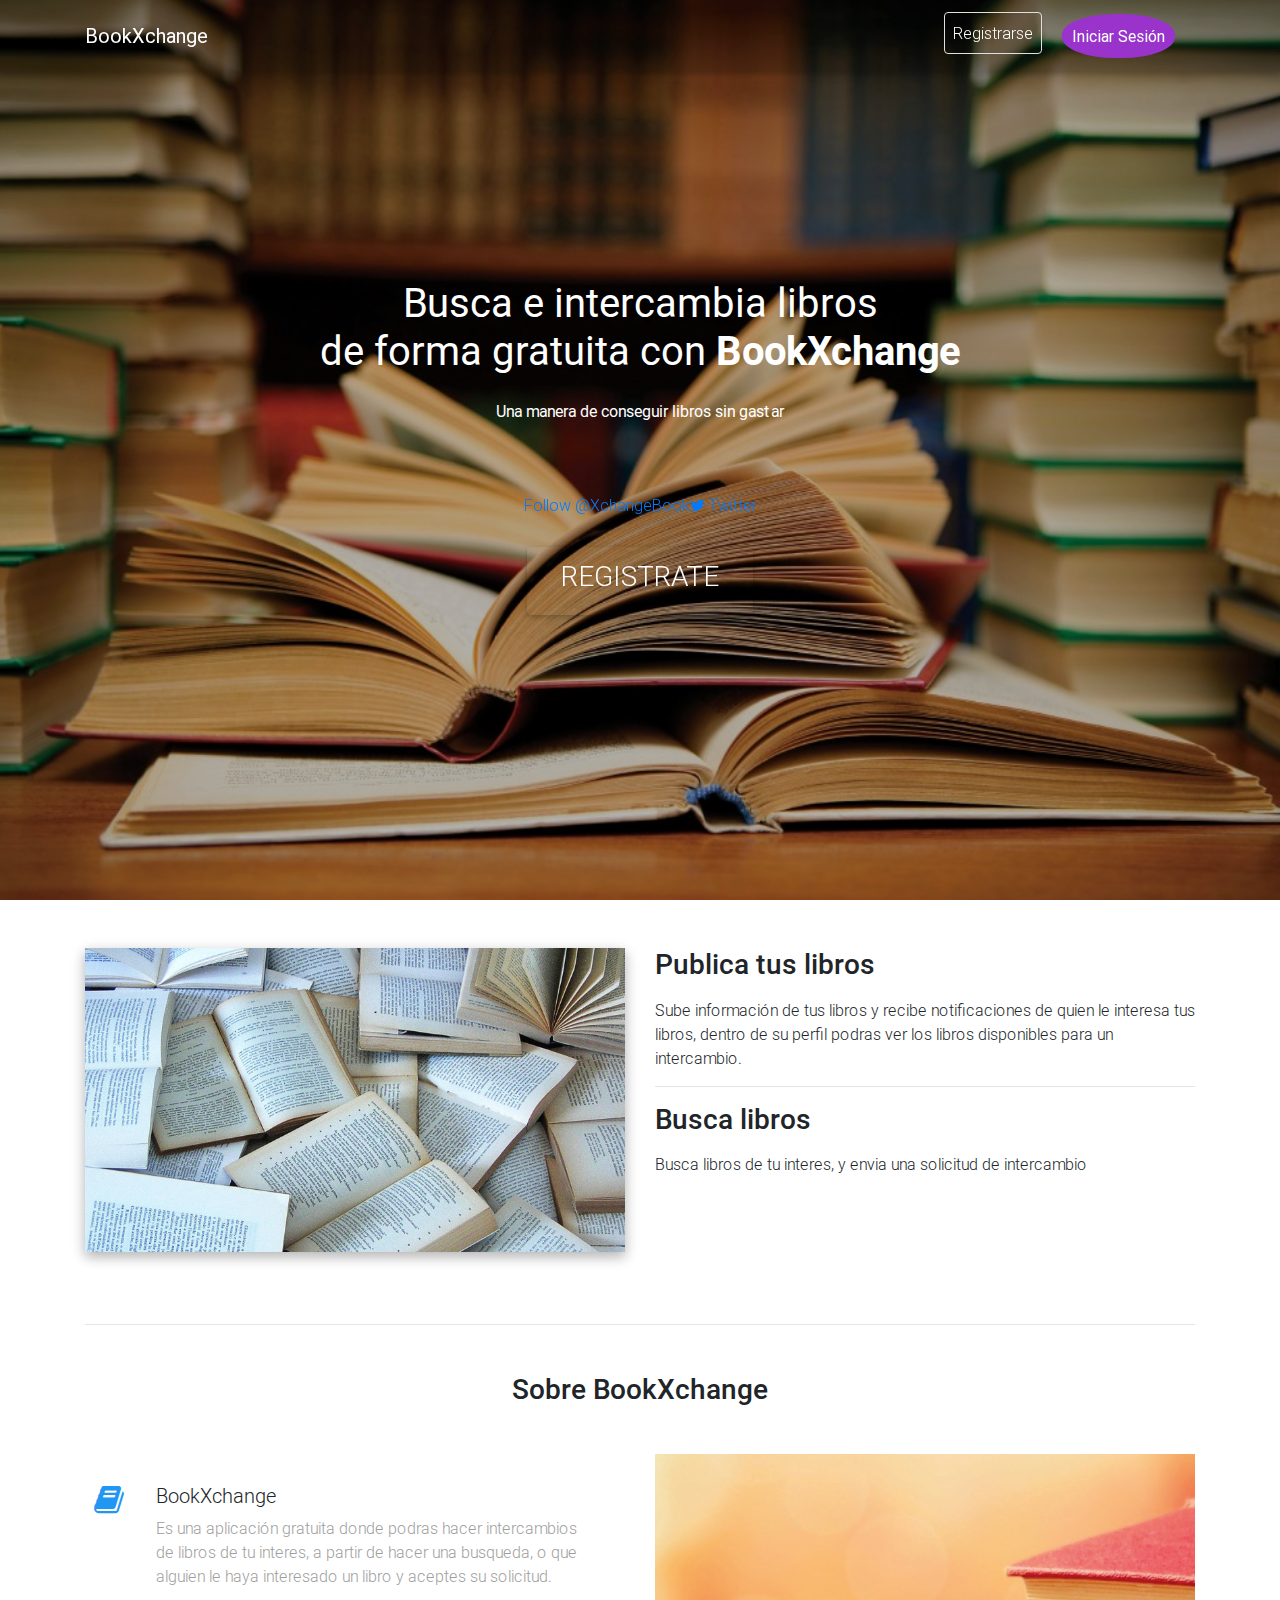
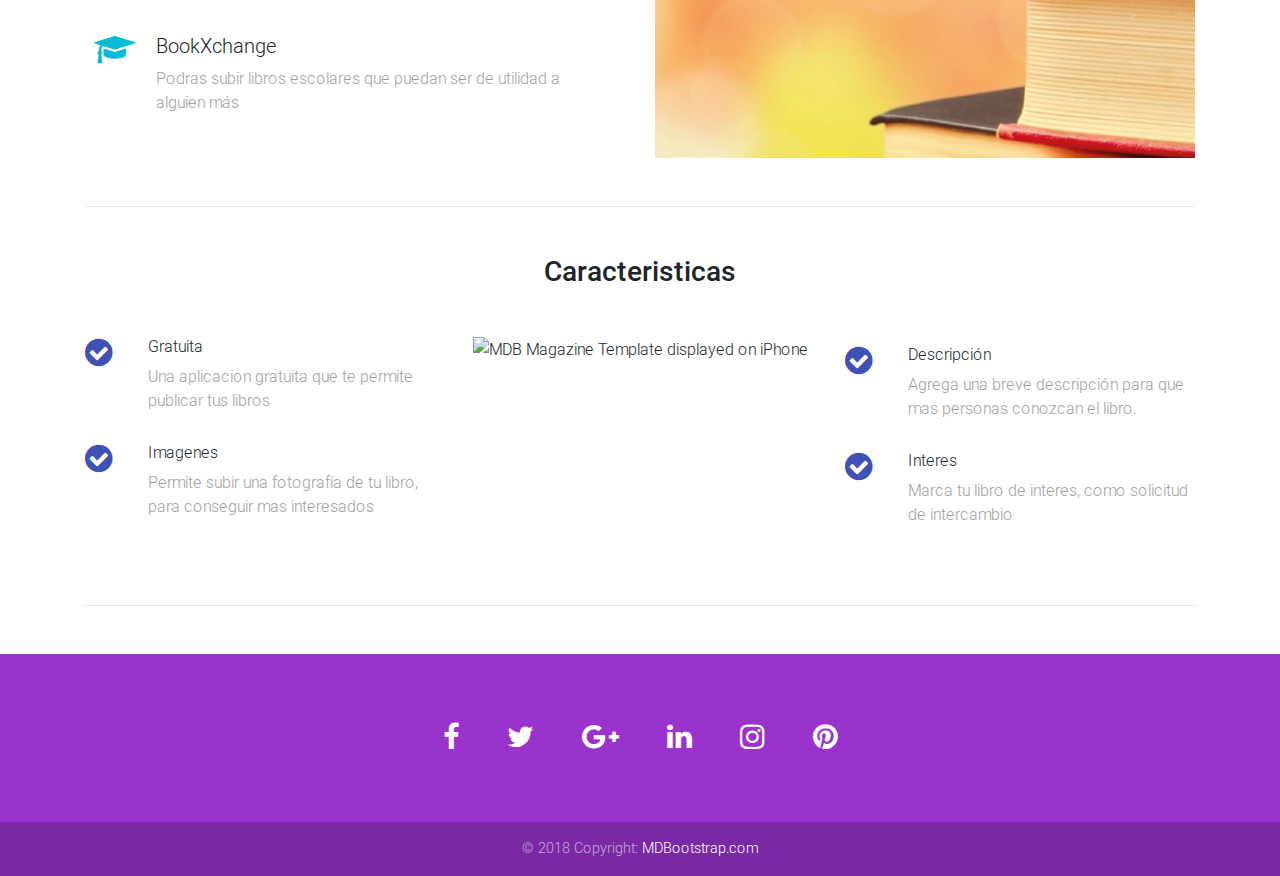
==== commit b8cbdc46: "Correcion de la url del  boton me gusta de facebook" ====
--- a/src/main/resources/static/index.html
+++ b/src/main/resources/static/index.html
@@ -134,13 +134,12 @@
 				</p>
 				<ul class="navbar-nav nav-flex-icons">
 					<li class="nav-item"><a class="fb-like"
-						data-href="https://www.facebook.com/book.xchange.908"
+						data-href="https://bookexchanges.herokuapp.com"
 						data-layout="button_count" data-action="like" data-size="large"
-						data-show-faces="true" data-share="true"></a> <iframe
-							src="https://www.facebook.com/plugins/like.php?href=https%3A%2F%2Ffacebook.com%2Fbook.xchange.908%2F&width=200&layout=button_count&action=like&size=large&show_faces=true&share=true&height=40&appId"
-							width="200" height="40" style="vertical-align: bottom;"
-							scrolling="no" frameborder="0" allowTransparency="true"
-							allow="encrypted-media"></iframe></li>
+						data-show-faces="false" data-share="true"></a><iframe src="https://www.facebook.com/plugins/like.php?href=https%3A%2F%2Fbookexchanges.herokuapp.com&width=153&layout=button_count&action=like&size=small&show_faces=false&share=true&height=46&appId" 
+						width="153" height="46" style="border:none;overflow:hidden" 
+						scrolling="no" frameborder="0" allowTransparency="true" 
+						allow="encrypted-media"></iframe> 
 
 					<span class="navbar-toggler-icon"></span>
 					
